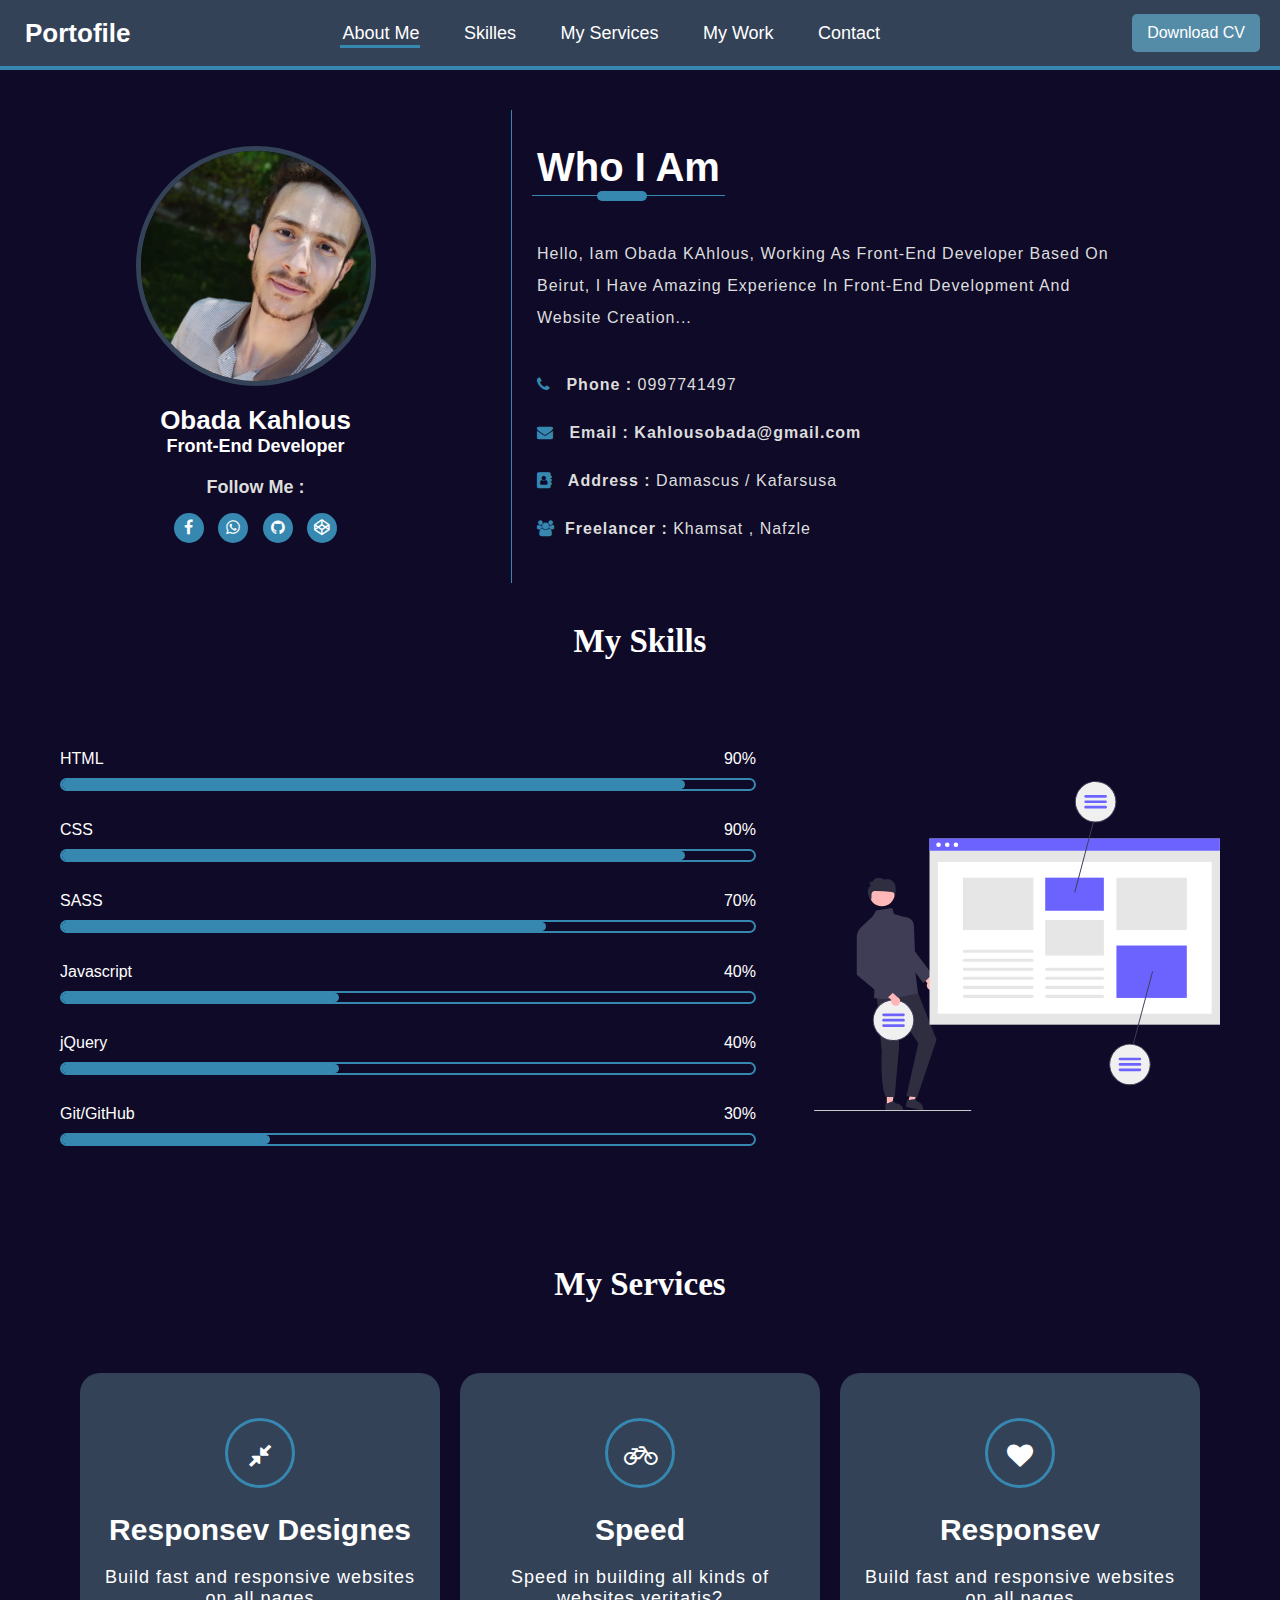
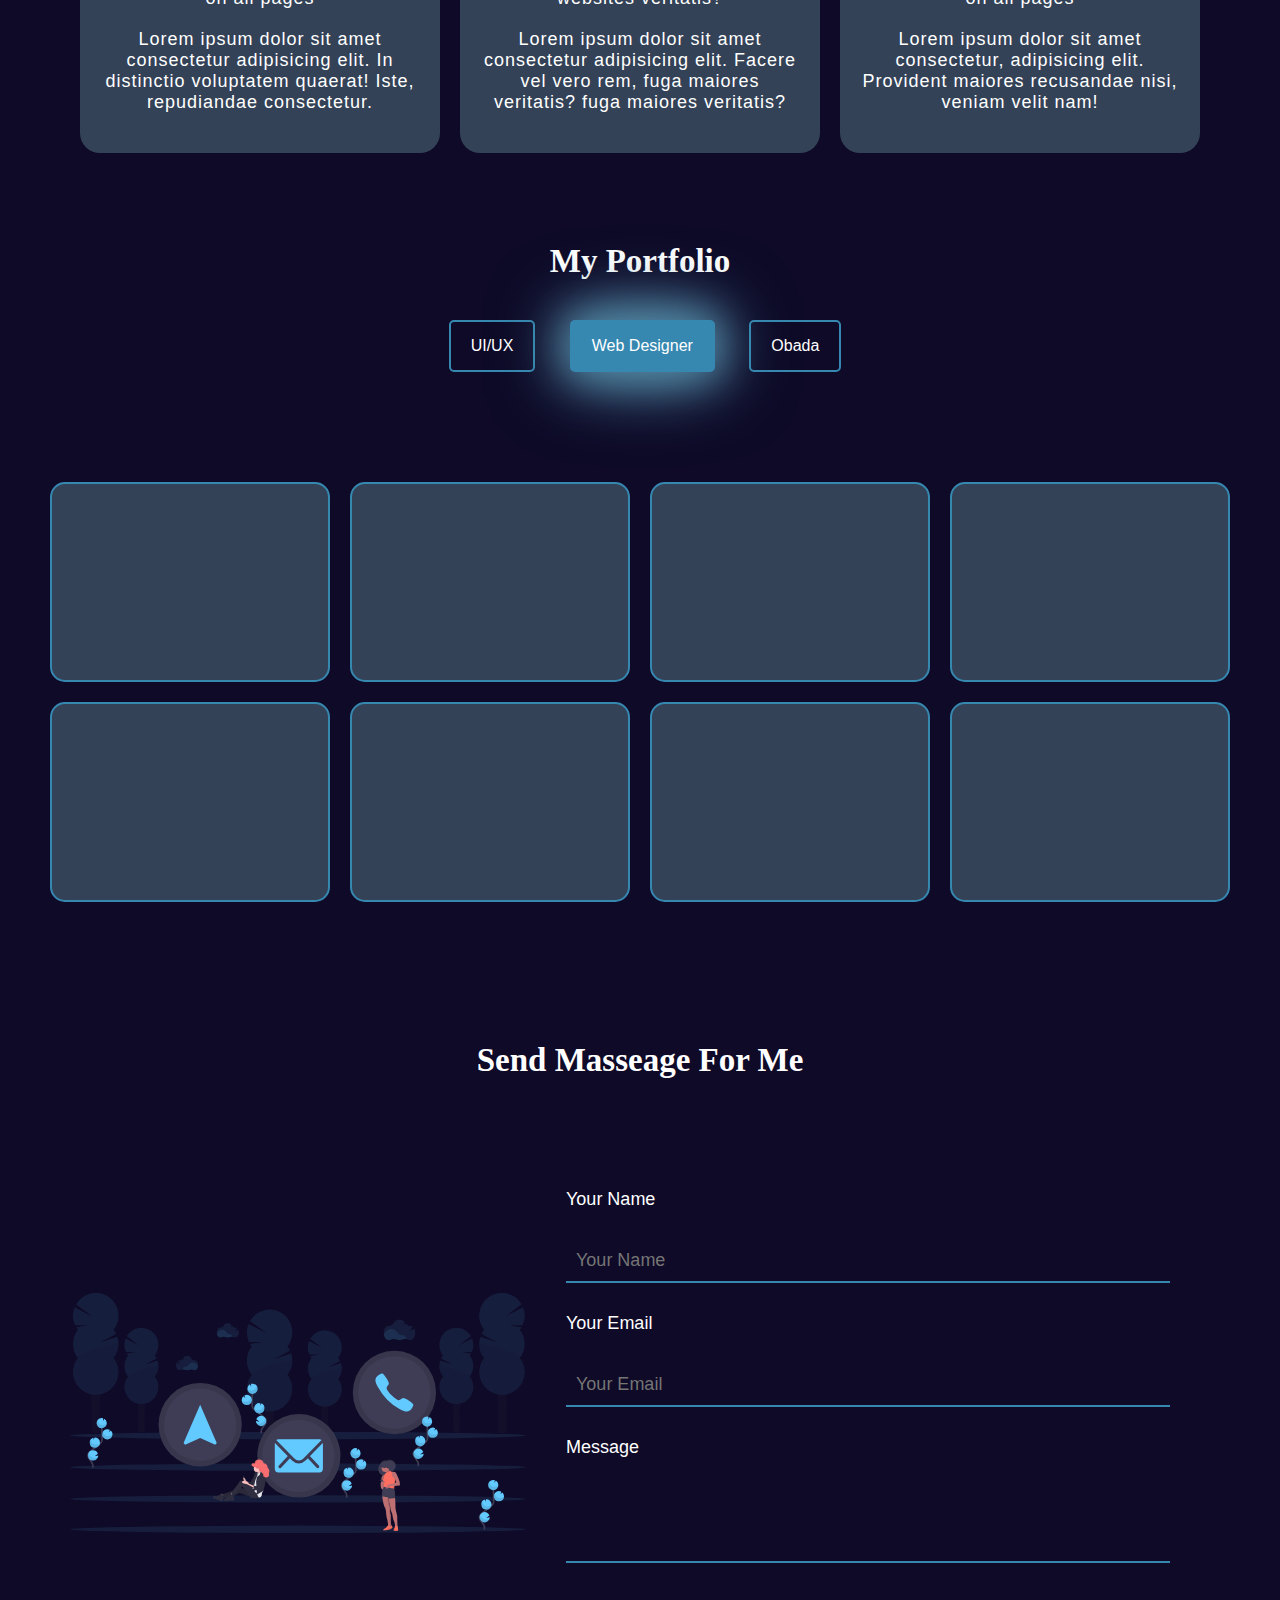
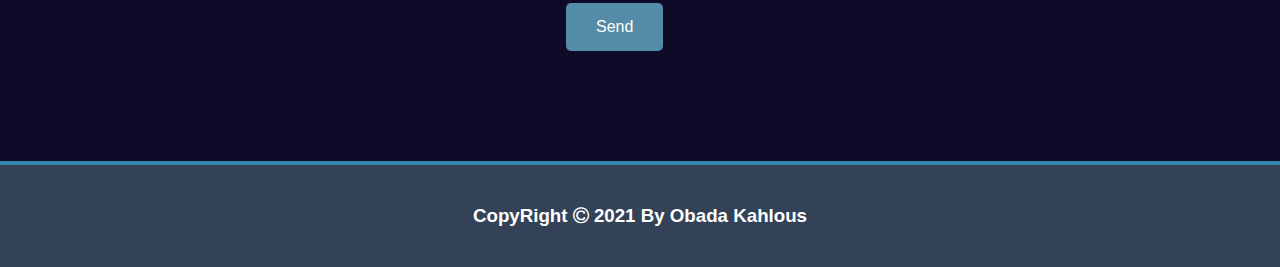
==== index.html @ e38db902 "finsh" ====
<!DOCTYPE html>
<html lang="en">
<head>
    <meta charset="UTF-8">
    <meta http-equiv="X-UA-Compatible" content="IE=edge">
    <meta name="viewport" content="width=device-width, initial-scale=1.0">
    <title> profile </title>

    <link rel="stylesheet" href="font-awesome-4.7.0/css/font-awesome.min.css">
    <link rel="preconnect" href="https://fonts.googleapis.com">
    <link rel="stylesheet" href="css/style.css">
</head>
<body>

    <header>
        

        <div class="logo">
            <h3> Portofile </h3>
        </div>
        <nav class="navbar">
            <input type="checkbox" id="nav">
            <label for="nav">
                <i class="fa fa-align-left"></i>
            </label>
            <ul>
                <li class="active">
                    <a href="#aboutme">  About Me </a>
                </li>
                <li>
                    <a href="#skills"> Skilles </a>
                </li>
                <li>
                    <a href="#Services"> My Services </a>
                </li>
                <li>
                    <a href="#mywork"> My Work </a>
                </li>
                <li>
                    <a href="#contact"> Contact </a>
                </li>
            </ul>
        </nav>

        <a href="#" class="cv"> Download CV </a>

        

    </header>

    <!--------------------------- start section About ME  ------------------------------->
    

    <section class="first-section" id="aboutme">
        <div class="first flex-box">
            <div class="left">
                <div class="img">
                    <img src="img/obada.jpg" alt="">
                </div>
                <div class="info">
                    <h3> Obada Kahlous </h3>
                    <p> Front-End Developer </p>
                    <p class="social"> Follow Me : </p>
                    <nav>
                        <ul>
                            <li><a href="#"> <i class="fa fa-facebook"></i> </a></li>
                            <li><a href="#"> <i class="fa fa-whatsapp"></i> </a></li>
                            <li><a href="#"> <i class="fa fa-github"></i> </a></li>
                            <li><a href="#"> <i class="fa fa-codepen"></i> </a></li>
                        </ul>
                    </nav>
                    <a href="#" class="cv"> Download CV </a>
                </div>

            </div>

            <div class="center" id="center">
                
                <h3> Who I Am  </h3>
                <span class="sp"></span>
                <p class="p-1"> Hello, Iam Obada KAhlous, Working As Front-End Developer Based On Beirut, I Have Amazing Experience In Front-End Development And Website Creation... </p>
                <p class="p-2"> <span> <i class="fa fa-phone"></i> Phone : </span> 0997741497 </p>
                <p class="p-2"> <span> <i class="fa fa-envelope"></i> Email : </span> <a href="https//Kahlousobada@gmail.com">Kahlousobada@gmail.com</a></p>
                <p class="p-2"> <span> <i class="fa fa-address-book"></i> Address :  </span> Damascus / Kafarsusa </p>
                <p class="p-2"> <span> <i class="fa fa-users"></i>Freelancer : </span> Khamsat , Nafzle </p>

            </div>
<!-- 
            <div class="right" id="right">
                <img src="img/undraw_Design_notes_re_eklr.svg" alt="">
            </div> -->

        </div>

    </section>

    <!--------------------------- end section About me  ------------------------------->




    <!--------------------------- Start  section skills  ------------------------------->


    <section class="wrapper-skills" id="skills">
        <h2>My Skills </h2>
        <div class="container">
            
            <div class="my-skills">

                <div class="skills">
                    <div class="details">
                      <span>HTML</span>
                      <span>90%</span>
                    </div>
                    <div class="bar">
                       <div id="html-bar"></div>
                    </div>
                </div>

                <div class="skills">
                    <div class="details">
                      <span>CSS</span>
                      <span>90%</span>
                    </div>
                    <div class="bar">
                       <div id="css-bar"></div>
                    </div>
                </div>

                <div class="skills">
                    <div class="details">
                      <span>SASS</span>
                      <span>70%</span>
                    </div>
                    <div class="bar">
                       <div id="sass-bar"></div>
                    </div>
                </div>

                <div class="skills">
                    <div class="details">
                      <span>Javascript</span>
                      <span>40%</span>
                    </div>
                    <div class="bar">
                       <div id="javascript-bar"></div>
                    </div>
                </div>

                <div class="skills">
                    <div class="details">
                      <span>jQuery</span>
                      <span>40%</span>
                    </div>
                    <div class="bar">
                       <div id="jQuery-bar"></div>
                    </div>
                </div>
                 

                <div class="skills">
                    <div class="details">
                      <span>Git/GitHub</span>
                      <span>30%</span>
                    </div>
                    <div class="bar">
                       <div id="git-bar"></div>
                    </div>
                </div>


            </div>  

            <div class="image">
                <img src="img/undraw_Design_notes_re_eklr.svg" alt="">
            </div>

        </div>
    </section>

    <!--------------------------- end section skills  ------------------------------->

    <!--------------------------- START section my services  ------------------------------->

    <section class="My-services" id="Services"> 
        <h2>  My Services </h2>
        <div class="container">

            <div class="service left">
                <div class="icon">
                    <i class="fa fa-compress"></i>
                </div>
                <h3> Responsev Designes </h3>
                <p>Build fast and responsive websites on all pages </p>
                <p> Lorem ipsum dolor sit amet consectetur adipisicing elit. In distinctio voluptatem quaerat! Iste, repudiandae consectetur. </p>
            </div>

            <div class="service center">
                <div class="icon">
                    <i class="fa fa-bicycle"></i>
                </div>
                <h3> Speed </h3>
                <p>Speed ​​in building all kinds of websites veritatis? </p>
                <p> Lorem ipsum dolor sit amet consectetur adipisicing elit. Facere vel vero rem, fuga maiores veritatis? fuga maiores veritatis? </p>
            </div>


            <div class="service right">
                <div class="icon">
                    <i class="fa fa-heart"></i>
                </div>
                <h3> Responsev </h3>
                <p>Build fast and responsive websites on all pages </p>
                <p> Lorem ipsum dolor sit amet consectetur, adipisicing elit. Provident maiores recusandae nisi, veniam velit nam! </p>
            </div>


        </div>
    </section>



    <!--------------------------- End section my services  ------------------------------->




    <!--------------------------- start section my portfolio  ------------------------------->


    <section class="my-portfolio" id="mywork">

        <h2> My Portfolio </h2>
        
        <nav>
            <ul>
                <li> UI/UX </li>
                <li class="active"> Web Designer </li>
                <li> Obada  </li>
            </ul>
        </nav>

        <div class="container">

            <div class="work">

            </div>

            <div class="work">

            </div>

            <div class="work">

            </div>

            <div class="work">

            </div>

            <div class="work">

            </div>

            <div class="work">

            </div>
            
            <div class="work">

            </div>

            <div class="work">

            </div>

        </div>

    </section>



    <!--------------------------- End section my portfolio  ------------------------------->



    <!--------------------------- Start section Contact Wthi Me  ------------------------------->

    <section class="contact" id="contact">
        <h2> Send Masseage For Me </h2>
        <div class="container">

            <div class="form">
                <form action="">
                    <label for="text"> Your Name </label>
                    <input type="text" id="text" name="text" placeholder="Your Name">
                    <label for="email"> Your Email </label>
                    <input type="email" id="email" name="email" placeholder="Your Email">
                    <label for="message">Message</label>
                    <textarea name="" id="" cols="30" rows="3"></textarea>
                    <button type="button"> Send </button>
                </form>
                
            </div>

            <div class="image">
                <img src="img/undraw_contact_us_15o2 (2).svg" alt="">
            </div>

        </div>

    </section>


    <!--------------------------- End section Contact Wthi Me  ------------------------------->



    



    <footer>

        <h3> CopyRight <i class="fa fa-copyright"></i> 2021 By Obada Kahlous </h3>

    </footer>





    <script src="https://ajax.googleapis.com/ajax/libs/jquery/3.5.1/jquery.min.js"></script>
    <script src="js/boostrap.5.1.0.js"></script>
    <script src="js/javascript.js"></script>
</body>
</html>
---- css/style.css ----
:root{
    --bgcolor : #0e0a27;
    --hcolor : #fff;
    --textcolor : #ddd; 
    --white : #fff;
    --navcolor : #334257;
    --bluecolor :#3688b1;
}
*{
    padding: 0;
    margin: 0;
    box-sizing: border-box;
    font-family: 'Poppins', sans-serif;
}
body{
    background-color: var(--bgcolor);
}
li,ol{
    list-style: none;
}

a{
    text-decoration: none;
}
button{
    border: none;
    cursor: pointer;
}
button:focus{
    outline: none;
}
input:focus{
    outline: none;
}
textarea:focus{
    outline: none;
}
input[type="checkbox"]{
    display: none;
}
h2{
    text-align: center;
    font-size: 33px;
    font-weight: 700;
    font-family: serif;
    color: var(--white);
    margin: 20px auto;
}

@media (max-width : 767px){
    h2{
        font-size: 26px;
    }
}
/************************************ Start header navbar ***********************************/

header{
    width: 100%;
    background-color: #333;
    height: 70px;
    display: flex;
    justify-content: space-between;
    align-items: center;
    background-color: var(--navcolor);
    border-bottom:4px solid #3688b1 ;
    position: fixed;
    top: 0;
    left: 0;

}
header .logo h3{
    color: #fff;
    font-size: 26px;
    line-height: 70px;
    margin-left: 25px;
}
header nav ul{
    display: inline-block;
}
header nav ul li{
    display: inline-block;
    line-height: 70px;
    margin-right: 40px;
    font-size: 18px;
    position: relative;
}
header nav ul li.active::before{
    content: "";
    position: absolute;
    width: 105%;
    height: 3px;
    bottom: 20px;
    left: -3px;
    background-color: var(--bluecolor);
    transition: 0.4s;
    z-index: 2;
}

header nav ul li::before{
    content: "";
    position: absolute;
    width: 0;
    height: 3px;
    bottom: 20px;
    left: -3px;
    background-color: var(--bluecolor);
    transition: 0.4s;
}
header nav ul li:hover:before{
    width: 105%;
}
header nav ul li a{
    color: var(--white);
}
header a.cv{
    margin-right: 20px;
    border-radius: 5px;
    font-size: 16px;
    color: var(--white);
    padding: 10px 15px;
    transition: 0.6s ease;
    background: #548CA8;

}
header a.cv:hover{
    background: #548CA8;
    box-shadow: 0 0 40px #548CA8 , 0 0 60px #548CA8 , 0 0 80px #548CA8;
}

label{
    display: none;
}

@media (max-width : 1024px){
    header{
        display: flex;
        flex-direction: column;
        align-items: flex-start;
    }
    /* header .navbar{
        width: 100%;
        transform: translateX(-100%);
        transition: 0.4s ease-in-out;
    } */
    header nav ul{
        position: fixed;
        width: 300px;
        height: 100%;
        background-color: #121221;
        top: 70px;
        left: -100%;
        text-align: center;
        transition: all 0.5s;
        z-index:2;
    }
    header nav ul li{
        display: block;
    }
    header nav ul li.active::before{
        content: "";
        position: absolute;
        width: 100px;
        height: 3px;
        bottom: 20px;
        left: 30%;
        background-color: var(--bluecolor);
        transition: 0.4s;
    }
    header nav ul li::before{
        content: "";
        position: absolute;
        width: 0;
        height: 3px;
        bottom: 20px;
        left: 30%;
        background-color: var(--bluecolor);
        transition: 0.4s;
    }
    header nav ul li:hover:before{
        width: 100px;
    }
    header nav ul li a{
        color: #fff;
    }
    header a.cv{
        display: none;
    }
    header nav label{
        display: block;
        position: absolute;
        top: 20px;
        right: 20px;
        font-size: 24px;
        color: var(--white);
        cursor: pointer;
    }
    #nav:checked ~ ul{
        left: 0;
    }
}
/************************************ End header navbar ***********************************/


/************************************ start first-section ***********************************/

.first-section .first.flex-box{
    width: 100%;
    display: flex;
    justify-content: space-around;
    background-color: var(--bgcolor);
}


/* start first-section first */
.first-section .first.flex-box .left{
    width: 30%;
    padding: 20px;
    display: flex;
    flex-direction: column;
    align-items: center;
    justify-content: center;
    text-align: center;
    border-right: 1px solid var(--bluecolor);
    margin-top: 100px;
}
.first-section .first.flex-box .left img{
    width: 240px;
    height: 240px;
    border-radius: 50%;
    border: 5px solid var(--navcolor);
}
.first-section .first.flex-box .left h3{
    color: var(--hcolor);
    font-weight: 600;
    margin-top: 15px;
    margin-bottom: 10px;
    font-size: 26px;
}
.first-section .first.flex-box .left p{
    color: var(--hcolor);
    font-weight: 600;
    margin-top: -10px;
    margin-bottom: 10px;
    font-size: 18px;
}
.first-section .first.flex-box .left p.social{
    color: var(--textcolor);
    margin-top: 20px;
    margin-bottom: 10px;
    font-size: 18px;
}

.first-section .first.flex-box .left ul{
    display: inline-block;
}
.first-section .first.flex-box .left ul li{
    display: inline-block;
    font-size: 16px;
    margin: 5px;
    width: 30px;
    height: 30px;
    text-align: center;
    line-height: 30px;
    border-radius: 50%;
    background-color: var(--bluecolor);
}

.first-section .first.flex-box .left ul li a{
    color: var(--white);
}


.first-section .first.flex-box .left .cv{
    display: none;
    margin-top: 20px;
    border-radius: 5px;
    font-size: 16px;
    color: var(--white);
    padding: 10px 10px;
    background-color: var(--bluecolor);
    transition: 0.4s ease;
    text-align: center;
}
.first-section .first.flex-box .left .cv:hover{
    background: #548CA8;
    box-shadow: 0 0 40px #548CA8 , 0 0 60px #548CA8 , 0 0 80px #548CA8;
}


/* start first-section center */

.first-section .first.flex-box .center{
    width: 70%; 
    padding: 20px;
    display: flex;
    flex-direction: column;
    justify-content: center;
    margin-top: 100px;
}
.first-section .first.flex-box .center h3{
    color: var(--hcolor);
    font-weight: bold;
    margin:10px 0 30px 0;
    padding: 5px;
    font-size: 40px;
    width: fit-content;
    border-bottom: 1px solid var(--bluecolor);
}
.first-section .first.flex-box .center span.sp{
    width: 50px;
    height: 10px;
    background-color: var(--bluecolor);
    border-radius: 10px;
    margin-top: -35px;
    margin-left: 65px;
}
.first-section .first.flex-box .center p.p-1{
   color: var(--textcolor);
   margin: 2em 0;
   padding: 5px;
   line-height: 2;
   letter-spacing: 1px;
   width: 80%;
}

.first-section .first.flex-box .center p.p-2{
    color: var(--textcolor);
    padding: 5px;
    letter-spacing: 1px;
    margin-bottom: 20px;
}
.first-section .first.flex-box .center p.p-2 i{
    color: var(--bluecolor);
    margin-right: 10px;
}
.first-section .first.flex-box .center p.p-2 span{
    font-weight: bold;
    color: var(--textcolor);
}
.first-section .first.flex-box .center p.p-2 a{
    font-weight: bold;
    color: var(--textcolor);
}


/* start media for About me  */

@media (max-width: 767px){
    .first-section .first.flex-box{
        display: flex;
        flex-direction: column;
        justify-content: left;
        margin-top: 70px;
        padding: 0;
    }
    .first-section .first.flex-box .left{
        width: 100%;
        display: flex;
        flex-direction: column;
        margin-top: 0;
        border-right: none;
    }
    .first-section .first.flex-box .left .cv{
        display: block;
    }
    .first-section .first.flex-box .center{
        width: 100%;
        margin-top: 0;
    }
    .first-section .first.flex-box .center p.p-1{
        width: 100%;
    }
    
}

@media(min-width : 768px){
    .first-section .first.flex-box{
        display: flex;
        justify-content: space-between;
        flex-wrap: wrap;
        margin-top: 50px;

    }
    .first-section .first.flex-box .left{
        width: 50%;
        border-bottom: 1px solid var(--bluecolor);
        margin-top: 0;
    }
    .first-section .first.flex-box .left .cv{
        display: block;
    }
    .first-section .first.flex-box .center{
        width: 50%;
        border-bottom: 1px solid var(--bluecolor);
        margin-top: 0;
    }
    .first-section .first.flex-box .center p.p-1{
        width: 100%;
    }
}
@media(min-width : 1024px){
    .first-section .first.flex-box{
        display: flex;
        justify-content: space-between;
        margin-top: 10px;

    }
    .first-section .first.flex-box .left{
        width: 40%;
        border-bottom: none;
        margin-top: 100px;
    }
    .first-section .first.flex-box .left .cv{
        display: none;
    }
    .first-section .first.flex-box .center{
        width: 60%;
        border-bottom: none;
        margin-top: 100px;
    }
    .first-section .first.flex-box .center p.p-1{
        width: 80%;
    }
    
}

/************************************ end first-section ************************************/


/************************************ Start   skilles **********************************************/

.wrapper-skills{
    width: 100%;
    padding: 20px;
}
.wrapper-skills .container{
    padding: 40px;
    display: flex;
    justify-content: space-between;
    align-items: center;
}
.wrapper-skills .container .my-skills{
    width: 60%;
}
.wrapper-skills .container .my-skills .skills{
    margin-top: 30px;
    margin-bottom: 30px;
}
.wrapper-skills .container .my-skills .skills .details{
    width: 100%;
    color: var(--white);
    display: flex;  
    justify-content: space-between;
    margin-bottom: 10px;
}
.wrapper-skills .container .my-skills .skills .bar{
    border: 2px solid var(--bluecolor);
    border-radius: 20px;
}
.wrapper-skills .container .my-skills .skills .bar div{
    height: 9px;
    border-radius: 10px;
    background-color: var(--bluecolor);
}
#html-bar{
    width: 90%;
}
#css-bar{
    width: 90%;
}
#sass-bar{
    width: 70%;
}
#javascript-bar{
    width: 40%;
}
#jQuery-bar{
    width: 40%;
}
#git-bar{
    width: 30%;
}
.wrapper-skills .container .image{
    width: 35%;
}
.wrapper-skills .container .image img{
    width: 100%;
}
@media (max-width: 868px){
    .wrapper-skills .container{
        display: flex;
        flex-direction: column;
        align-items: center;
        padding: 0;
    }
    .wrapper-skills .container .my-skills{
        width: 100%;
    }
    .wrapper-skills .container .image{
        width: 80%;
    }
}

/************************************ End skilles **********************************************/



/************************************ Start my services **********************************************/
.My-services{
    margin-top: 30px;
    width: 100%;
}
.My-services .container{
    display: flex;
    flex-wrap: wrap;
    justify-content: center;
    padding: 40px;
}
.My-services .container .service{
    max-width: 30%;
    margin: 10px;
    padding: 20px;
    background-color: var(--navcolor);
    border-radius: 20px;
    color: #fff;
    text-align: center;
    font-family: serif;
    cursor: pointer;
}

.My-services .container .service .icon{
    display: block;
    width: 70px;
    height: 70px;
    border: 3px solid var(--bluecolor);
    text-align: center;
    margin: 25px auto;
    transition: 0.4s linear;
    border-radius: 50%;
    z-index: -1;
}
.My-services .container .service:hover .icon{
    background-color: var(--bluecolor);
    color: var(--white);
}
.My-services .container .service i{
    line-height: 70px;
    font-size: 26px;
}

.My-services .container .service h3{
    font-size: 30px;
    color: var(--white);
    margin-bottom: 20px;
}
.My-services .container .service p{
    letter-spacing: 1px;
    font-size: 18px;
    margin-bottom: 20px;
}
@media (max-width : 767px){
    .My-services .container{
        padding: 0;
    }
    .My-services .container .service{
        max-width: 90% ;
    }
}
@media (min-width : 768px){
    .My-services .container .service{
        max-width: 45%;
    }
    .My-services .container .service.right{
        max-width: 93%;
    }
}
@media (min-width : 1024px){
    .My-services .container .service{
        max-width: 30%;
    }
    .My-services .container .service.right{
        max-width: 30%;
    }
}
/************************************ End my services **********************************************/


/************************************ Start my Portfolio **********************************************/
.my-portfolio{
    margin-top: 40px;
}
.my-portfolio nav{
    display: flex;
    justify-content: center;
    align-items: center;
}
.my-portfolio nav ul{
    display: inline-block;
    margin-bottom: 40px;
}
.my-portfolio nav ul li{
    display: inline-block;
    margin: 20px;
    margin-right: 10px;
    border: 2px solid var(--bluecolor);
    padding : 15px 20px ;
    border-radius: 5px;
    cursor: pointer;
    transition: 0.4s ease-in;
    color: #fff;
}
.my-portfolio nav ul li.active{
    color: #fff;
    background-color : var(--bluecolor);
    box-shadow: 0 0 40px #548CA8 , 0 0 60px #548CA8 , 0 0 80px #548CA8;
    
}
.my-portfolio nav ul li:hover{
    color: #fff;
    background-color : var(--bluecolor);
    box-shadow: 0 0 40px #548CA8 , 0 0 60px #548CA8 , 0 0 80px #548CA8;
}
.my-portfolio nav ul li a{
    color: #fff;
}

.my-portfolio .container{
    display: flex;
    flex-wrap: wrap;
    justify-content: center;
    padding: 40px;
}

.my-portfolio .container .work{
    width: calc(100% / 4 - 20px);
    margin: 10px;
    height: 200px;
    border: 2px solid var(--bluecolor);
    background-color: var(--navcolor);
    border-radius: 15px;
}
@media (max-width : 767px){
    .my-portfolio nav ul li{
        display: inline-block;
        margin: 5px;
        padding: 8px 10px;
    }
    .my-portfolio .container{
        display: flex;
        flex-wrap: wrap;
        justify-content: center;
        padding: 0;
    }
    .my-portfolio .container .work{
        width: 44%;
        margin: 10px;
    }
    
}
/************************************ end my Portfolio **********************************************/



/************************************ Start Contact **********************************************/
.contact{
    margin-top: 40px;
    padding: 30px;
}
.contact .container{
    padding: 40px;
    display: flex;
    flex-wrap: wrap;
    justify-content: space-between;
    align-items: center;
    flex-direction: row-reverse;
}
.contact .container .form{
    width: 60%;
    padding: 40px;
}
.contact .container .form form label{
   display: block;
   color: #fff;
   font-size: 18px;
   margin: 10px auto;
}
.contact .container .form form input{
    padding: 10px;
    margin: 20px auto;
    background-color: var(--bgcolor);
    border: none;
    border-bottom: 2px solid var(--bluecolor);
    width: 100%;
    font-size: 18px;
    color: #fff;
 }
 .contact .container .form form textarea{
    display: block;
    padding: 10px;
    margin: 20px auto;
    background-color: var(--bgcolor);
    border: none;
    border-bottom: 2px solid var(--bluecolor);
    width: 100%;
    resize: none;
    font-size: 18px;
    color: #fff;
 }
 .contact .container .form form button{
    border-radius: 5px;
    font-size: 16px;
    color: var(--white);
    padding: 15px 30px;
    background-color: #548CA8;
    margin-top: 20px;
    transition: 0.4s linear;
 }
.contact .container .form form button:hover{
    background: #548CA8;
    box-shadow: 0 0 40px #548CA8 , 0 0 60px #548CA8 , 0 0 80px #548CA8;
}
.contact .container .image{
    width: 40%;
}
.contact .container .image img{
    width: 100%;
}

@media (max-width : 867px){
    .contact .container{
        padding: 0;
        display: flex;
        flex-wrap: wrap;
        flex-direction: column;
    }
    .contact .container .image{
        width: 80%;
    }
    .contact .container .form{
        width: 100%;
    }
}


/************************************ End Contact **********************************************/


/************************************ start footer **********************************************/
footer{
    padding: 40px;
    color: #fff;
    background-color: var(--navcolor);
    display: flex;
    justify-content: center;
    align-items: center;
    border-top: 4px solid var(--bluecolor);
}


/************************************ End footer **********************************************/





/**/
/* width */
::-webkit-scrollbar {
    width: 7px;
    height: 30px;
}

/* Track */
::-webkit-scrollbar-track {
    background: #fff;
    border-radius: 5px;
}

/* Handle */
::-webkit-scrollbar-thumb {
    background: var(--bluecolor);
    border-radius: 5px;
}
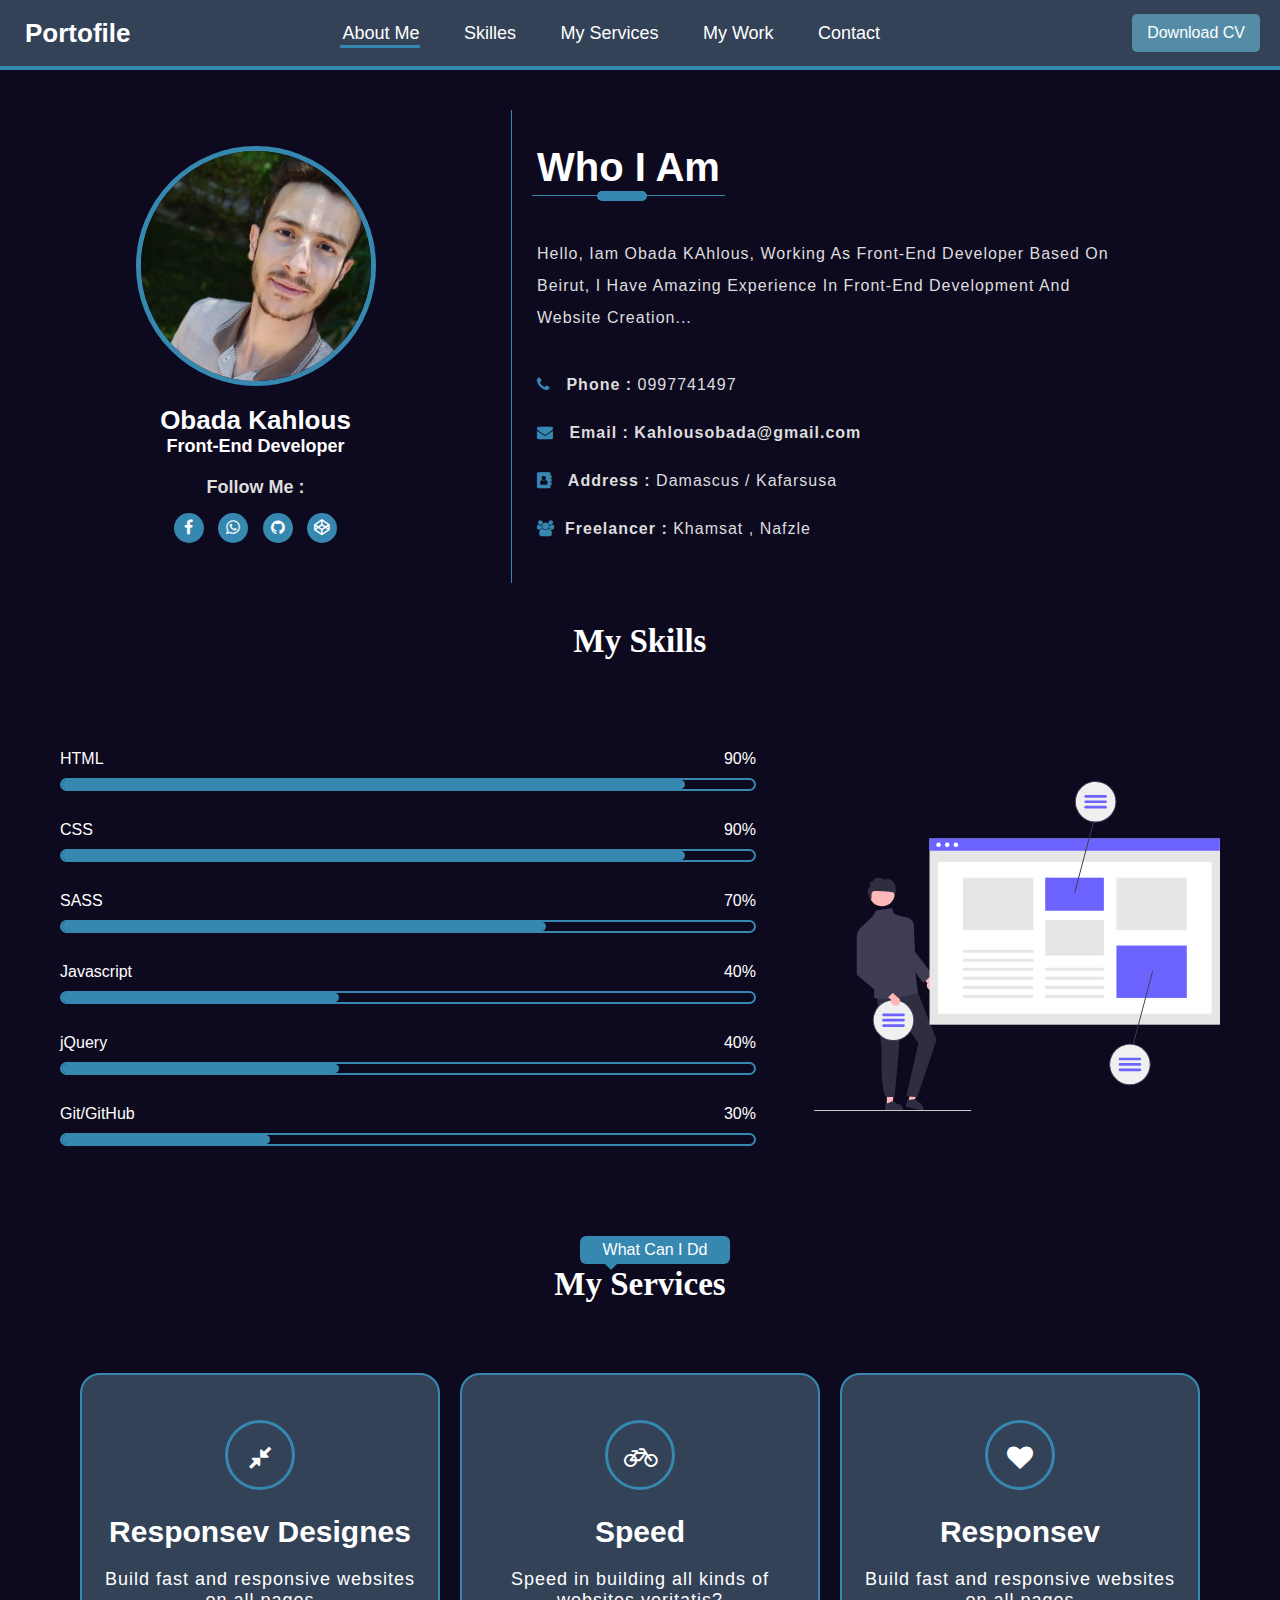
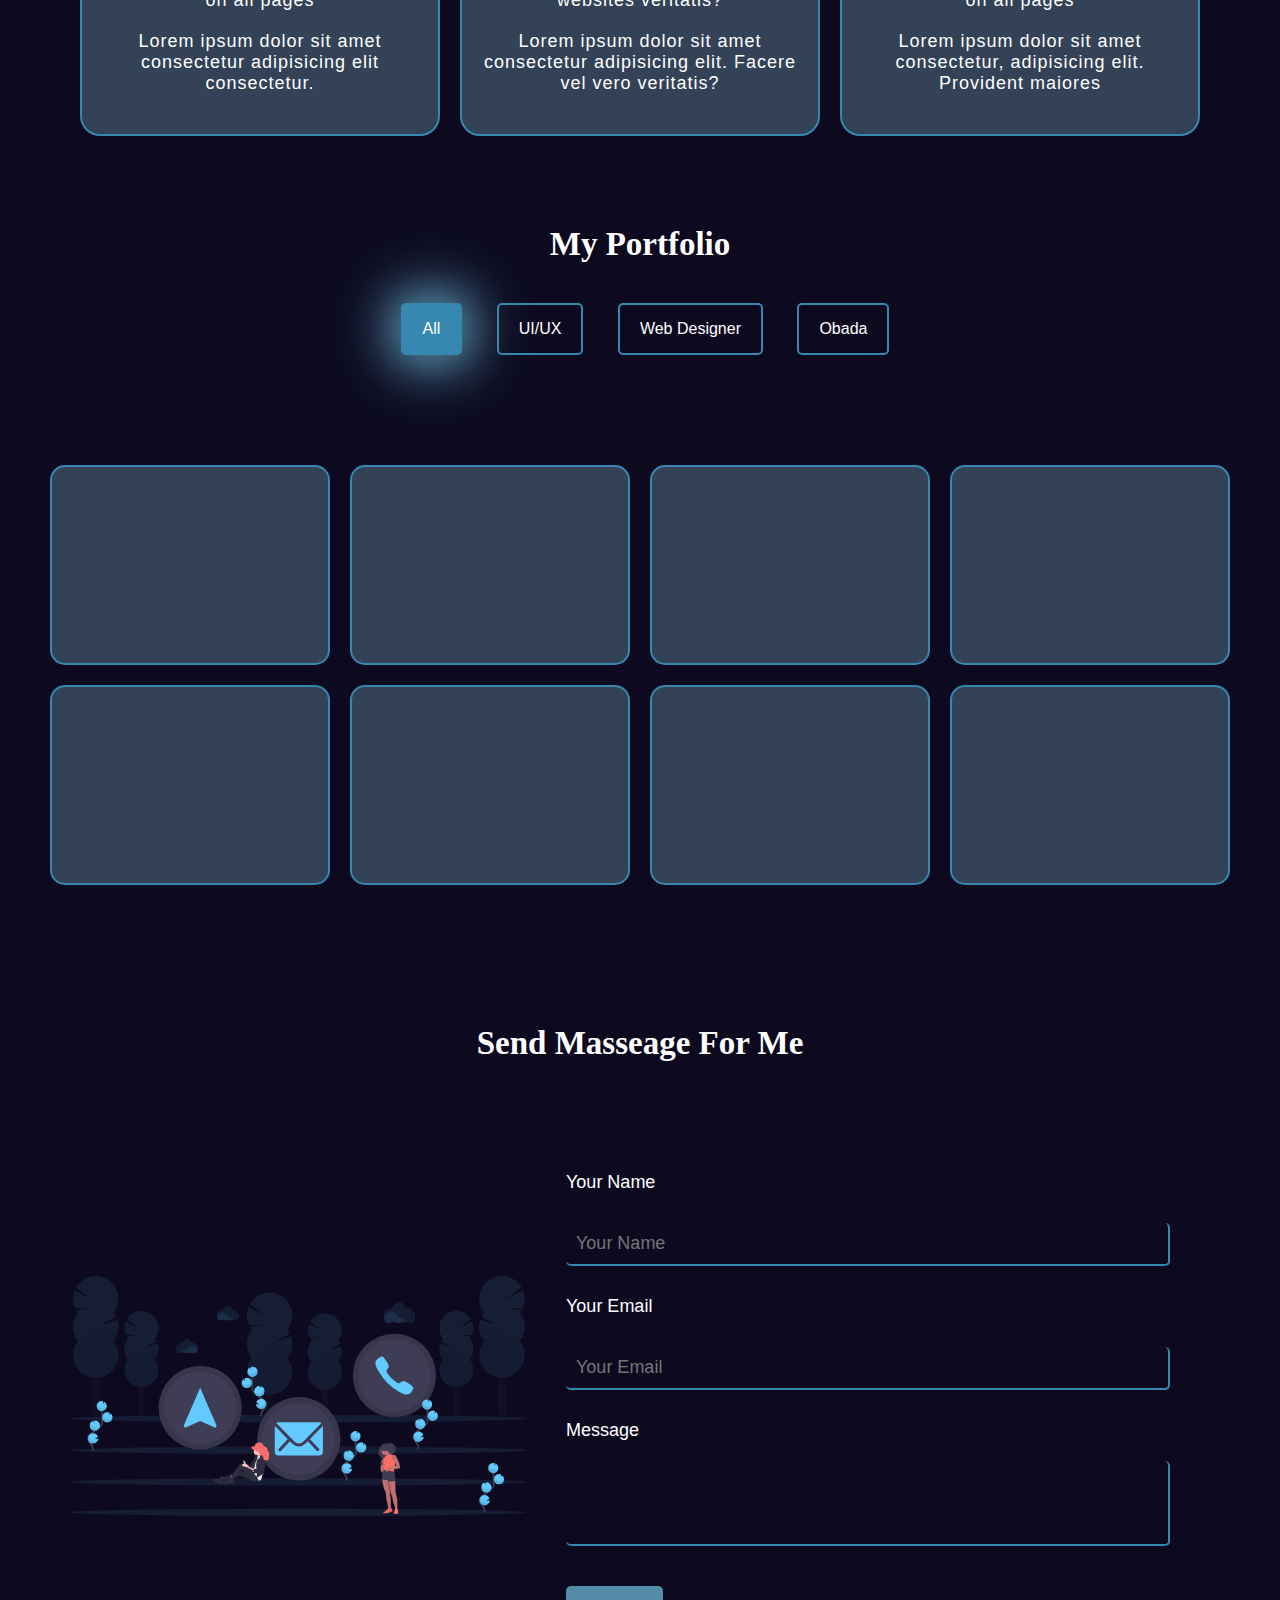
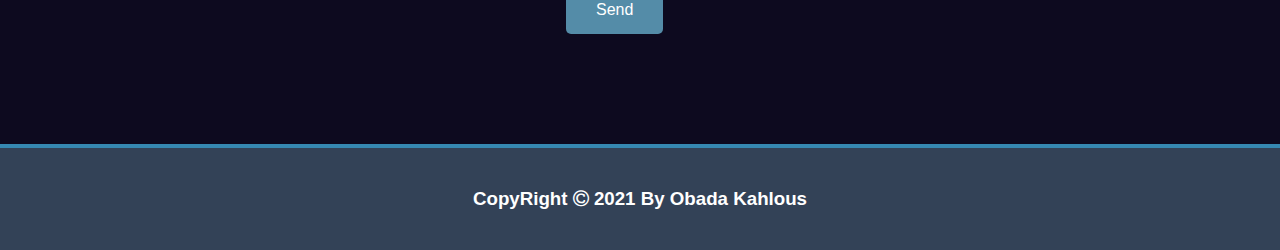
==== commit 6774f58a: "button to upp" ====
--- a/index.html
+++ b/index.html
@@ -4,7 +4,7 @@
     <meta charset="UTF-8">
     <meta http-equiv="X-UA-Compatible" content="IE=edge">
     <meta name="viewport" content="width=device-width, initial-scale=1.0">
-    <title> profile </title>
+    <title> Portfolio </title>
 
     <link rel="stylesheet" href="font-awesome-4.7.0/css/font-awesome.min.css">
     <link rel="preconnect" href="https://fonts.googleapis.com">
@@ -16,7 +16,7 @@
         
 
         <div class="logo">
-            <h3> Portofile </h3>
+            <h3> <a href="#"> Portofile </a> </h3>
         </div>
         <nav class="navbar">
             <input type="checkbox" id="nav">
@@ -184,7 +184,10 @@
     <!--------------------------- START section my services  ------------------------------->
 
     <section class="My-services" id="Services"> 
-        <h2>  My Services </h2>
+        <div class="text">
+            <h2>  My Services </h2>
+            <span> What Can I Dd </span>
+        </div>
         <div class="container">
 
             <div class="service left">
@@ -193,7 +196,7 @@
                 </div>
                 <h3> Responsev Designes </h3>
                 <p>Build fast and responsive websites on all pages </p>
-                <p> Lorem ipsum dolor sit amet consectetur adipisicing elit. In distinctio voluptatem quaerat! Iste, repudiandae consectetur. </p>
+                <p> Lorem ipsum dolor sit amet consectetur adipisicing elit consectetur. </p>
             </div>
 
             <div class="service center">
@@ -202,7 +205,7 @@
                 </div>
                 <h3> Speed </h3>
                 <p>Speed ​​in building all kinds of websites veritatis? </p>
-                <p> Lorem ipsum dolor sit amet consectetur adipisicing elit. Facere vel vero rem, fuga maiores veritatis? fuga maiores veritatis? </p>
+                <p> Lorem ipsum dolor sit amet consectetur adipisicing elit. Facere vel vero veritatis? </p>
             </div>
 
 
@@ -212,7 +215,7 @@
                 </div>
                 <h3> Responsev </h3>
                 <p>Build fast and responsive websites on all pages </p>
-                <p> Lorem ipsum dolor sit amet consectetur, adipisicing elit. Provident maiores recusandae nisi, veniam velit nam! </p>
+                <p> Lorem ipsum dolor sit amet consectetur, adipisicing elit. Provident maiores </p>
             </div>
 
 
@@ -235,8 +238,9 @@
         
         <nav>
             <ul>
+                <li  class="active"> All  </li>
                 <li> UI/UX </li>
-                <li class="active"> Web Designer </li>
+                <li> Web Designer </li>
                 <li> Obada  </li>
             </ul>
         </nav>
@@ -316,7 +320,9 @@
     <!--------------------------- End section Contact Wthi Me  ------------------------------->
 
 
-
+    <div id="buttom-up">
+        <i class="fa fa-arrow-circle-up"></i>
+    </div>
     
 
 
--- a/css/style.css
+++ b/css/style.css
@@ -1,5 +1,5 @@
 :root{
-    --bgcolor : #0e0a27;
+    --bgcolor : #0d0a1f;
     --hcolor : #fff;
     --textcolor : #ddd; 
     --white : #fff;
@@ -73,6 +73,9 @@
     font-size: 26px;
     line-height: 70px;
     margin-left: 25px;
+}
+header .logo h3 a{
+    color: #fff;
 }
 header nav ul{
     display: inline-block;
@@ -227,7 +230,7 @@
     width: 240px;
     height: 240px;
     border-radius: 50%;
-    border: 5px solid var(--navcolor);
+    border: 5px solid var(--bluecolor);
 }
 .first-section .first.flex-box .left h3{
     color: var(--hcolor);
@@ -510,11 +513,52 @@
     margin-top: 30px;
     width: 100%;
 }
+.My-services div.text{
+    position: relative;
+    margin: 20px auto;
+    z-index: -1;
+    margin-top: 30px;
+}
+.My-services div.text span {
+    width: 150px;
+    background-color: var(--bluecolor);
+    color: #fff;
+    text-align: center;
+    border-radius: 6px;
+    position: absolute;
+    z-index: 1;
+    bottom: 105%;
+    left: 50%;
+}
+  
+.My-services div.text span::after {
+    content: "";
+    position: absolute;
+    top: 100%;
+    left: 50%;
+    margin-left: -50px;
+    border-width: 6px;
+    border-style: solid;
+    border-color: var(--bluecolor) transparent transparent transparent;
+}
 .My-services .container{
     display: flex;
     flex-wrap: wrap;
     justify-content: center;
     padding: 40px;
+}
+.My-services span{
+    width: 120px;
+    background-color: var(--bluecolor);
+    color: #fff;
+    text-align: center;
+    border-radius: 6px;
+    padding: 5px 0;
+    position: absolute;
+    z-index: 1;
+    bottom: 150%;
+    left: 50%;
+    margin-left: -60px;
 }
 .My-services .container .service{
     max-width: 30%;
@@ -526,6 +570,7 @@
     text-align: center;
     font-family: serif;
     cursor: pointer;
+    border: 2px solid var(--bluecolor);
 }
 
 .My-services .container .service .icon{
@@ -565,6 +610,9 @@
     .My-services .container .service{
         max-width: 90% ;
     }
+    .My-services div.text span {
+        width: 120px;
+    }
 }
 @media (min-width : 768px){
     .My-services .container .service{
@@ -690,10 +738,13 @@
     background-color: var(--bgcolor);
     border: none;
     border-bottom: 2px solid var(--bluecolor);
+    border-right: 2px solid var(--bluecolor);
     width: 100%;
     font-size: 18px;
     color: #fff;
- }
+    border-radius: 5px;
+}
+
  .contact .container .form form textarea{
     display: block;
     padding: 10px;
@@ -705,7 +756,9 @@
     resize: none;
     font-size: 18px;
     color: #fff;
- }
+    border-right: 2px solid var(--bluecolor);
+    border-radius: 5px;
+}
  .contact .container .form form button{
     border-radius: 5px;
     font-size: 16px;
@@ -714,7 +767,7 @@
     background-color: #548CA8;
     margin-top: 20px;
     transition: 0.4s linear;
- }
+}
 .contact .container .form form button:hover{
     background: #548CA8;
     box-shadow: 0 0 40px #548CA8 , 0 0 60px #548CA8 , 0 0 80px #548CA8;
@@ -734,10 +787,13 @@
         flex-direction: column;
     }
     .contact .container .image{
-        width: 80%;
+        width: 90%;
+        margin-bottom: 20px;
     }
     .contact .container .form{
         width: 100%;
+        padding: 0;
+        margin-bottom: 30px;
     }
 }
 
@@ -755,18 +811,38 @@
     align-items: center;
     border-top: 4px solid var(--bluecolor);
 }
-
+@media (max-width: 767px){
+    footer{
+        font-size: 14px;
+    }
+}
 
 /************************************ End footer **********************************************/
 
 
 
-
-
+#buttom-up{
+    position: fixed;
+    bottom: 20px;
+    right: 20px;
+    width: 40px;
+    height: 40px;
+    border-radius: 50%;
+    line-height: 40px;
+    font-size: 16px;
+    color: var(--white);
+    text-align: center;
+    border: 1px solid var(--bluecolor);
+    display: none;
+    cursor: pointer;
+}
+#buttom-up:hover{
+    background-color: var(--bluecolor);
+}
 /**/
 /* width */
 ::-webkit-scrollbar {
-    width: 7px;
+    width: 3px;
     height: 30px;
 }
 
@@ -785,5 +861,46 @@
 
 
 
-
-
+.looder{
+    position: absolute;
+    top: 50%;
+    left: 50%;
+    transform: translate(-50% , -50%);
+}
+
+.looder .parent{
+    width: 100%;
+}
+.looder .parent div {
+    width: 30px;
+    height: 30px;
+    border-radius: 50%;
+    background-color: var(--bluecolor);
+    display: inline-block;
+    margin: 10px;
+    animation: up-down 0.9s infinite alternate;
+}
+
+.looder .parent div.tow {
+    animation-delay: 0.3s;
+}
+.looder .parent div.three {
+    animation-delay: 0.6s;
+}
+.looder .parent div.four {
+    animation-delay: 0.9s;
+}
+.looder .parent div.five {
+    animation-delay: 0.12s;
+}
+@keyframes up-down{
+    0%{
+        opacity: 1;
+    }
+    100%{
+        opacity: 0.2;
+        transform: translateY(-20px)  scale(0.9);
+    }
+}
+
+
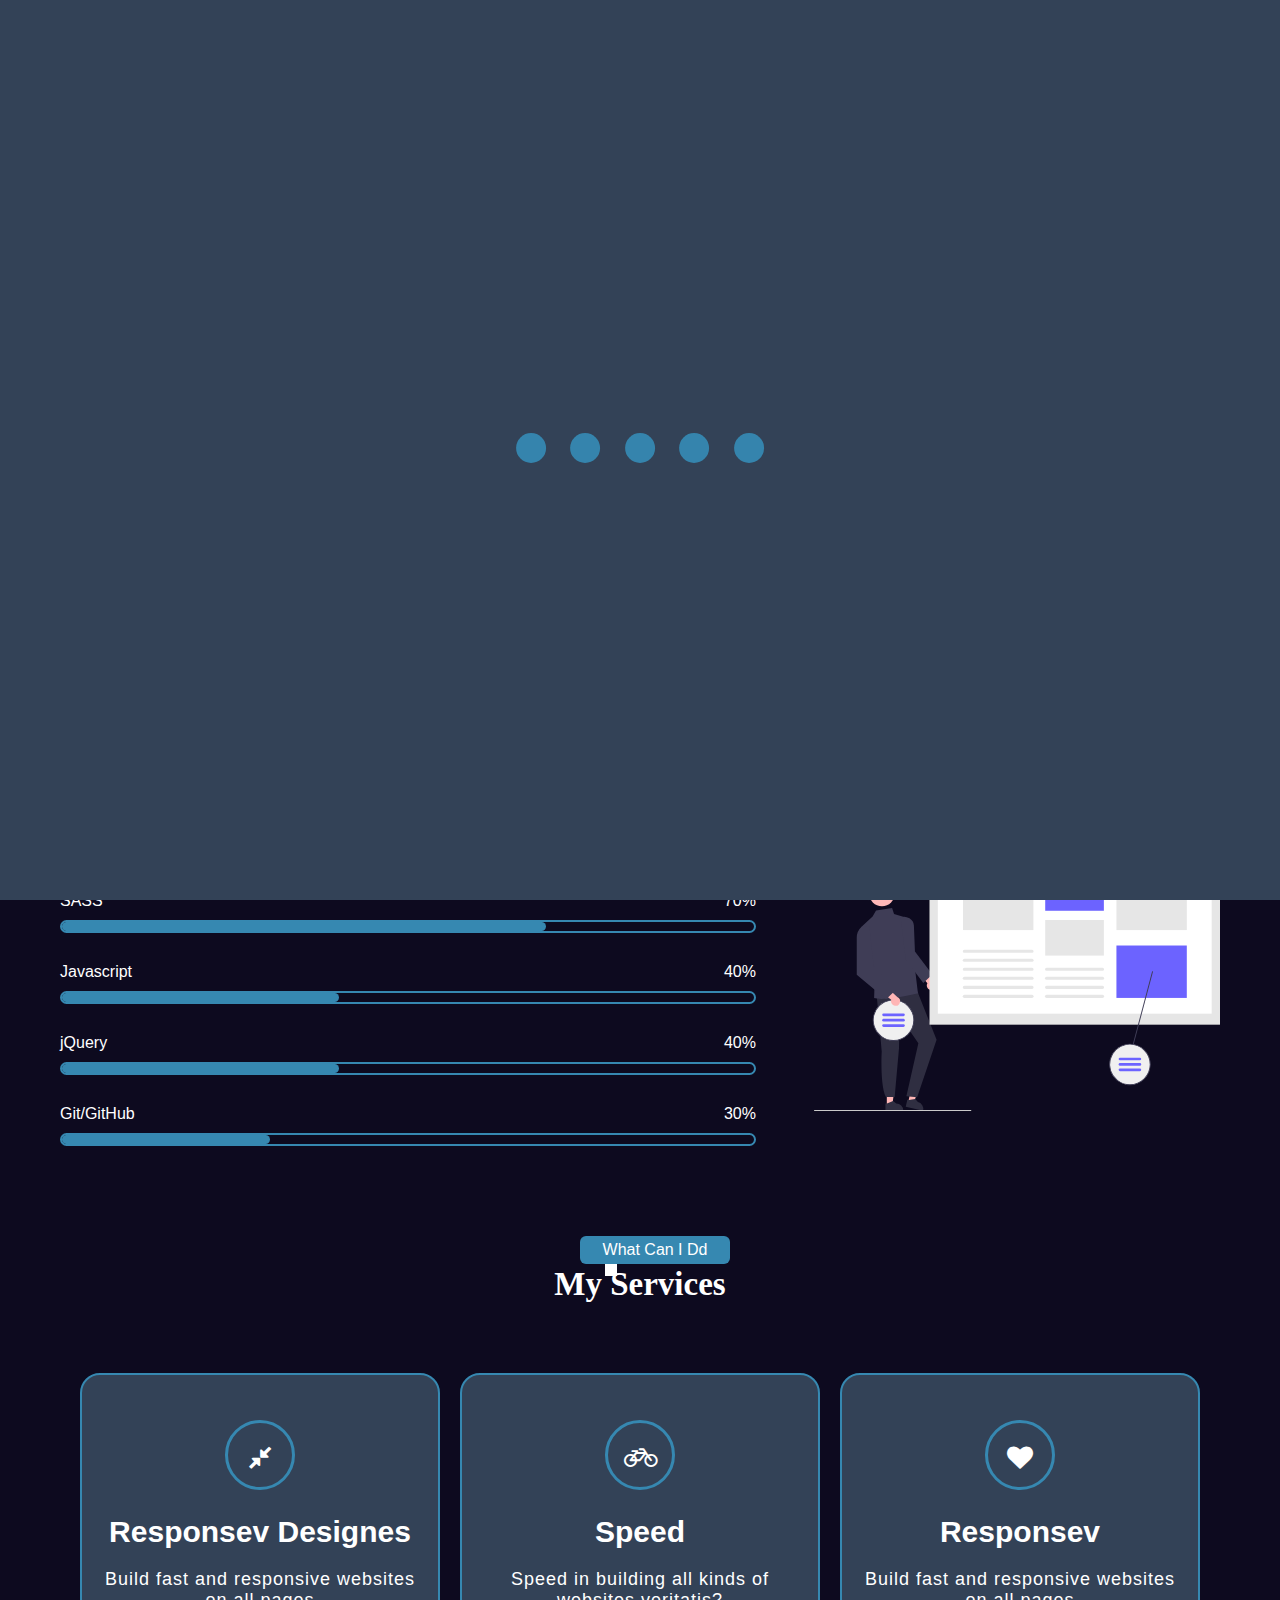
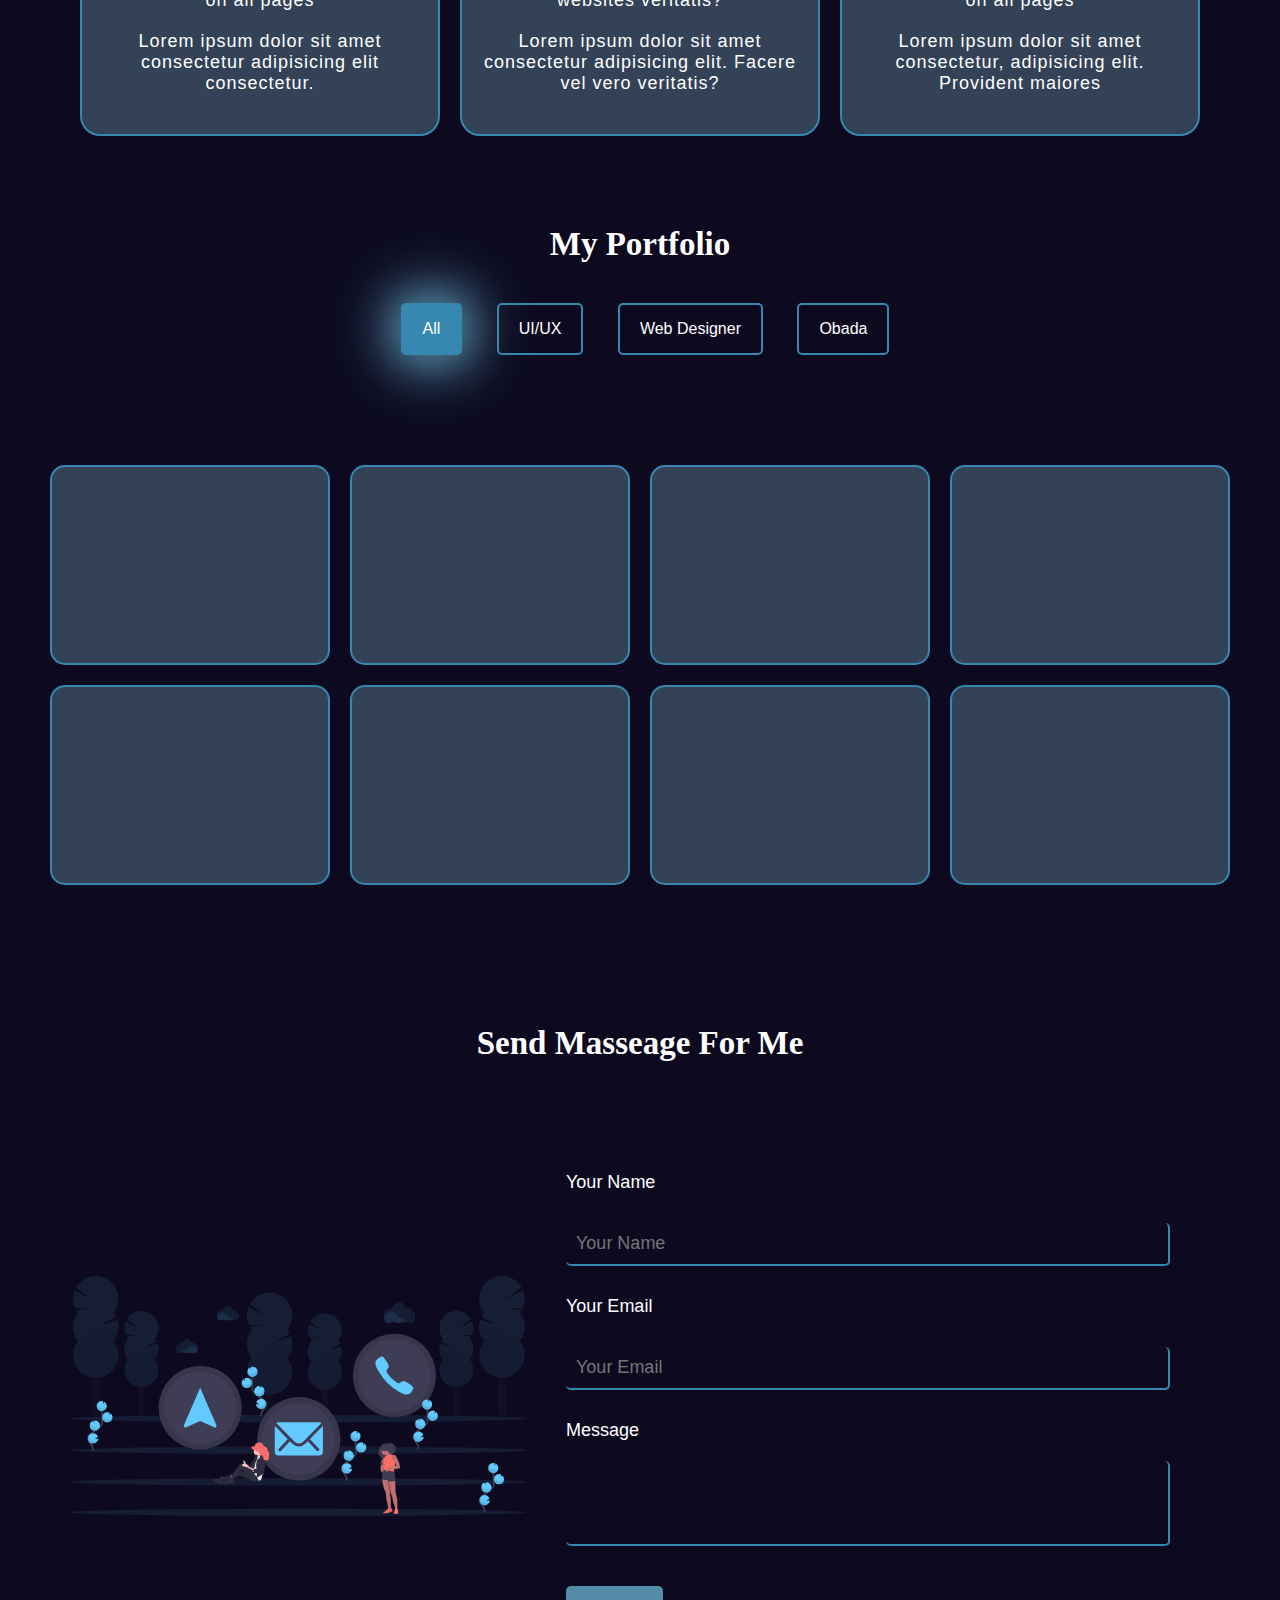
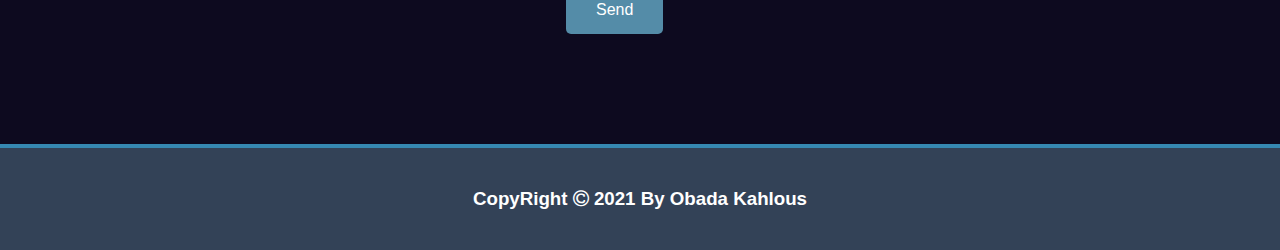
==== commit 9ce8e252: "loading" ====
--- a/index.html
+++ b/index.html
@@ -325,12 +325,18 @@
     </div>
     
 
-
+    <section class="loading-overlay">
+        <div class="spinner">
+            <div class="one"></div>
+            <div class="tow"></div>
+            <div class="three"></div>
+            <div class="four"></div>
+            <div class="five"></div>
+        </div>
+    </section>
 
     <footer>
-
         <h3> CopyRight <i class="fa fa-copyright"></i> 2021 By Obada Kahlous </h3>
-
     </footer>
 
 
--- a/css/style.css
+++ b/css/style.css
@@ -14,6 +14,7 @@
 }
 body{
     background-color: var(--bgcolor);
+    overflow: hidden;
 }
 li,ol{
     list-style: none;
@@ -539,7 +540,7 @@
     margin-left: -50px;
     border-width: 6px;
     border-style: solid;
-    border-color: var(--bluecolor) transparent transparent transparent;
+    border-color: var(--bluecolor) transspinner transspinner transspinner;
 }
 .My-services .container{
     display: flex;
@@ -819,6 +820,8 @@
 
 /************************************ End footer **********************************************/
 
+
+/************************************ start scrool style and buttonup **********************************************/
 
 
 #buttom-up{
@@ -839,7 +842,6 @@
 #buttom-up:hover{
     background-color: var(--bluecolor);
 }
-/**/
 /* width */
 ::-webkit-scrollbar {
     width: 3px;
@@ -858,49 +860,66 @@
     border-radius: 5px;
 }
 
-
-
-
-.looder{
-    position: absolute;
+/************************************ end scrool style and buttonup **********************************************/
+
+
+/************************************* start loading animate **************************************/
+
+.loading-overlay{
+    background: var(--navcolor);
+    position: fixed;
+    left: 50%;
     top: 50%;
+    transform: translate(-50%,-50%);
+    color: #fff;
+    width: 100%;
+    height: 100%;
+    z-index: 9999;
+}
+
+.loading-overlay .spinner{
+    position: fixed;
     left: 50%;
-    transform: translate(-50% , -50%);
-}
-
-.looder .parent{
-    width: 100%;
-}
-.looder .parent div {
+    top: 50%;
+    transform: translate(-50%,-50%);
+}
+.loading-overlay .spinner div {
     width: 30px;
     height: 30px;
     border-radius: 50%;
     background-color: var(--bluecolor);
     display: inline-block;
     margin: 10px;
-    animation: up-down 0.9s infinite alternate;
-}
-
-.looder .parent div.tow {
+    animation: up-down 1s infinite alternate;
+}
+
+.loading-overlay .spinner div.tow {
     animation-delay: 0.3s;
 }
-.looder .parent div.three {
+.loading-overlay .spinner div.three {
     animation-delay: 0.6s;
 }
-.looder .parent div.four {
+.loading-overlay .spinner div.four {
     animation-delay: 0.9s;
 }
-.looder .parent div.five {
+.loading-overlay .spinner div.five {
     animation-delay: 0.12s;
+}
+@media (max-width : 767px){
+    .loading-overlay .spinner div {
+        width: 25px;
+        height: 25px;
+    }
 }
 @keyframes up-down{
     0%{
         opacity: 1;
     }
     100%{
-        opacity: 0.2;
-        transform: translateY(-20px)  scale(0.9);
-    }
-}
-
-
+        opacity: 0.4;
+        transform: translateY(-40px)  scale(1.1);
+    }
+}
+
+
+/************************************* end loading animate **************************************/
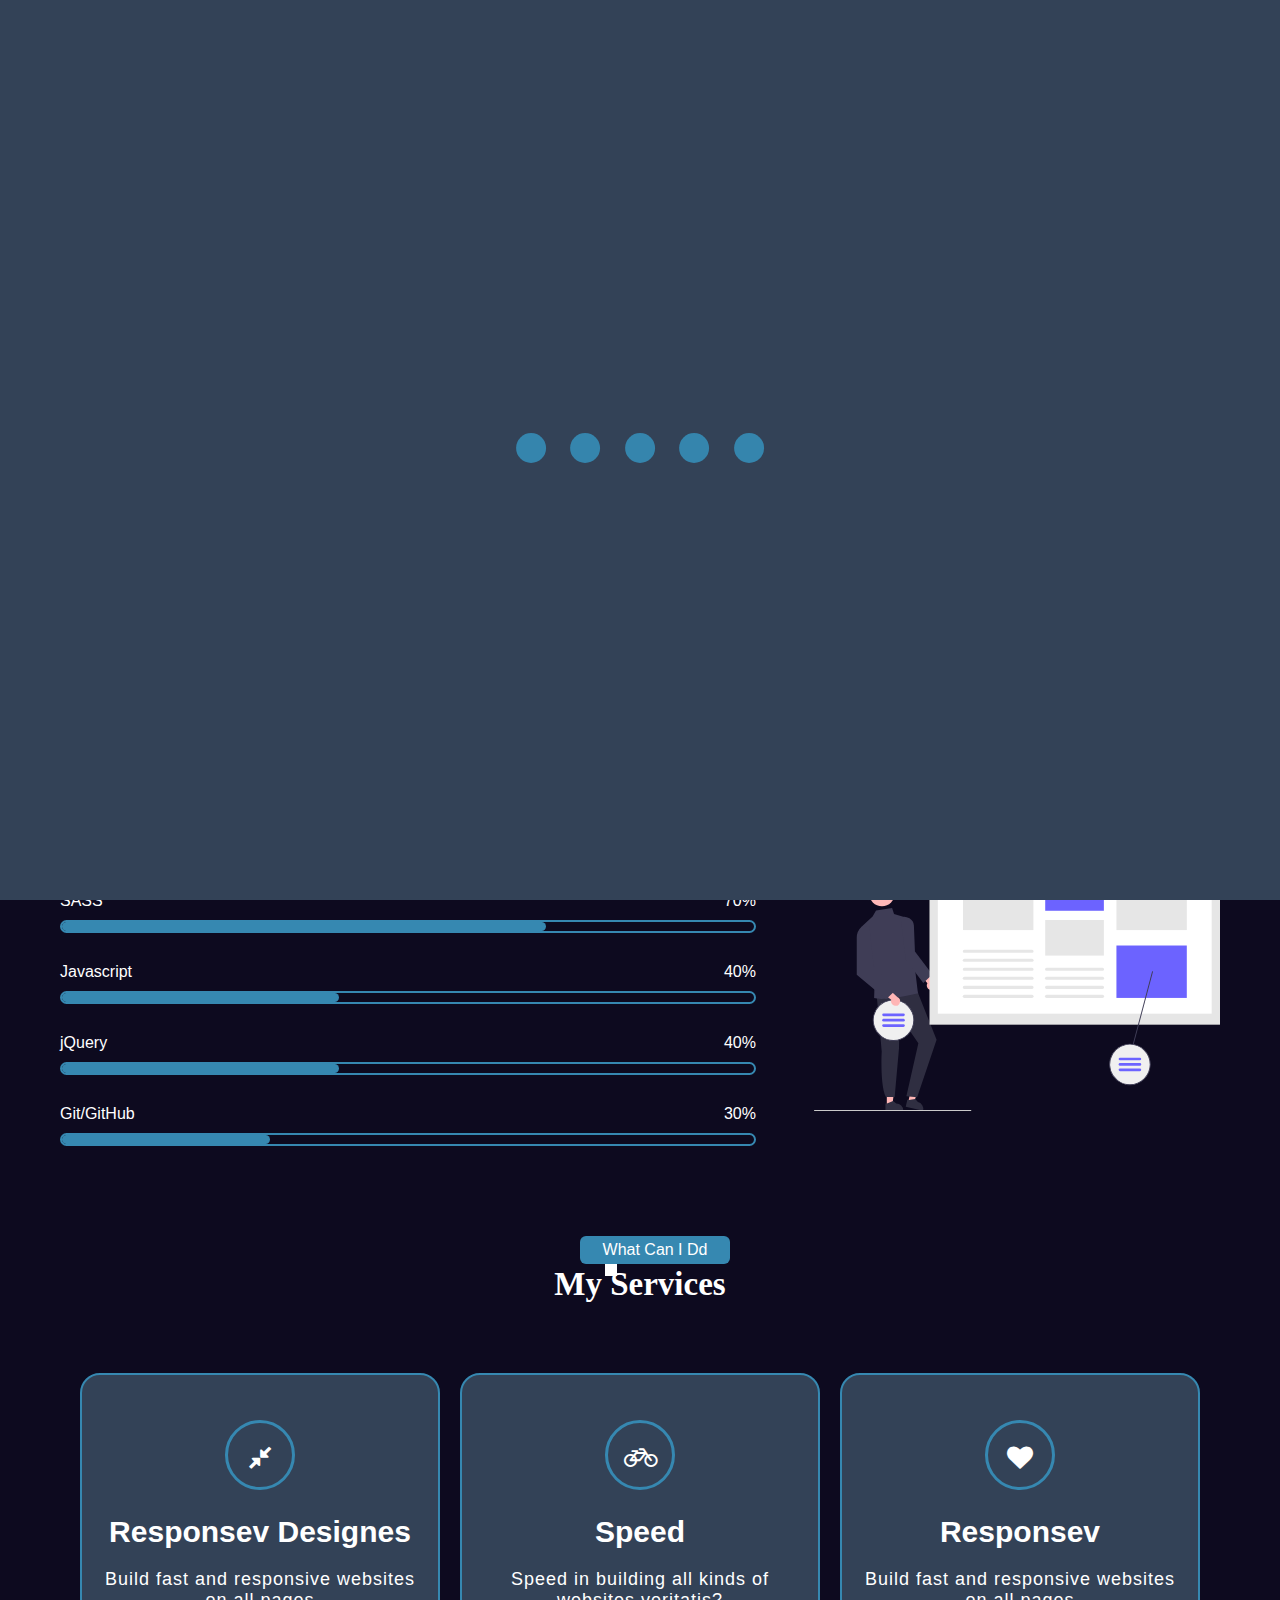
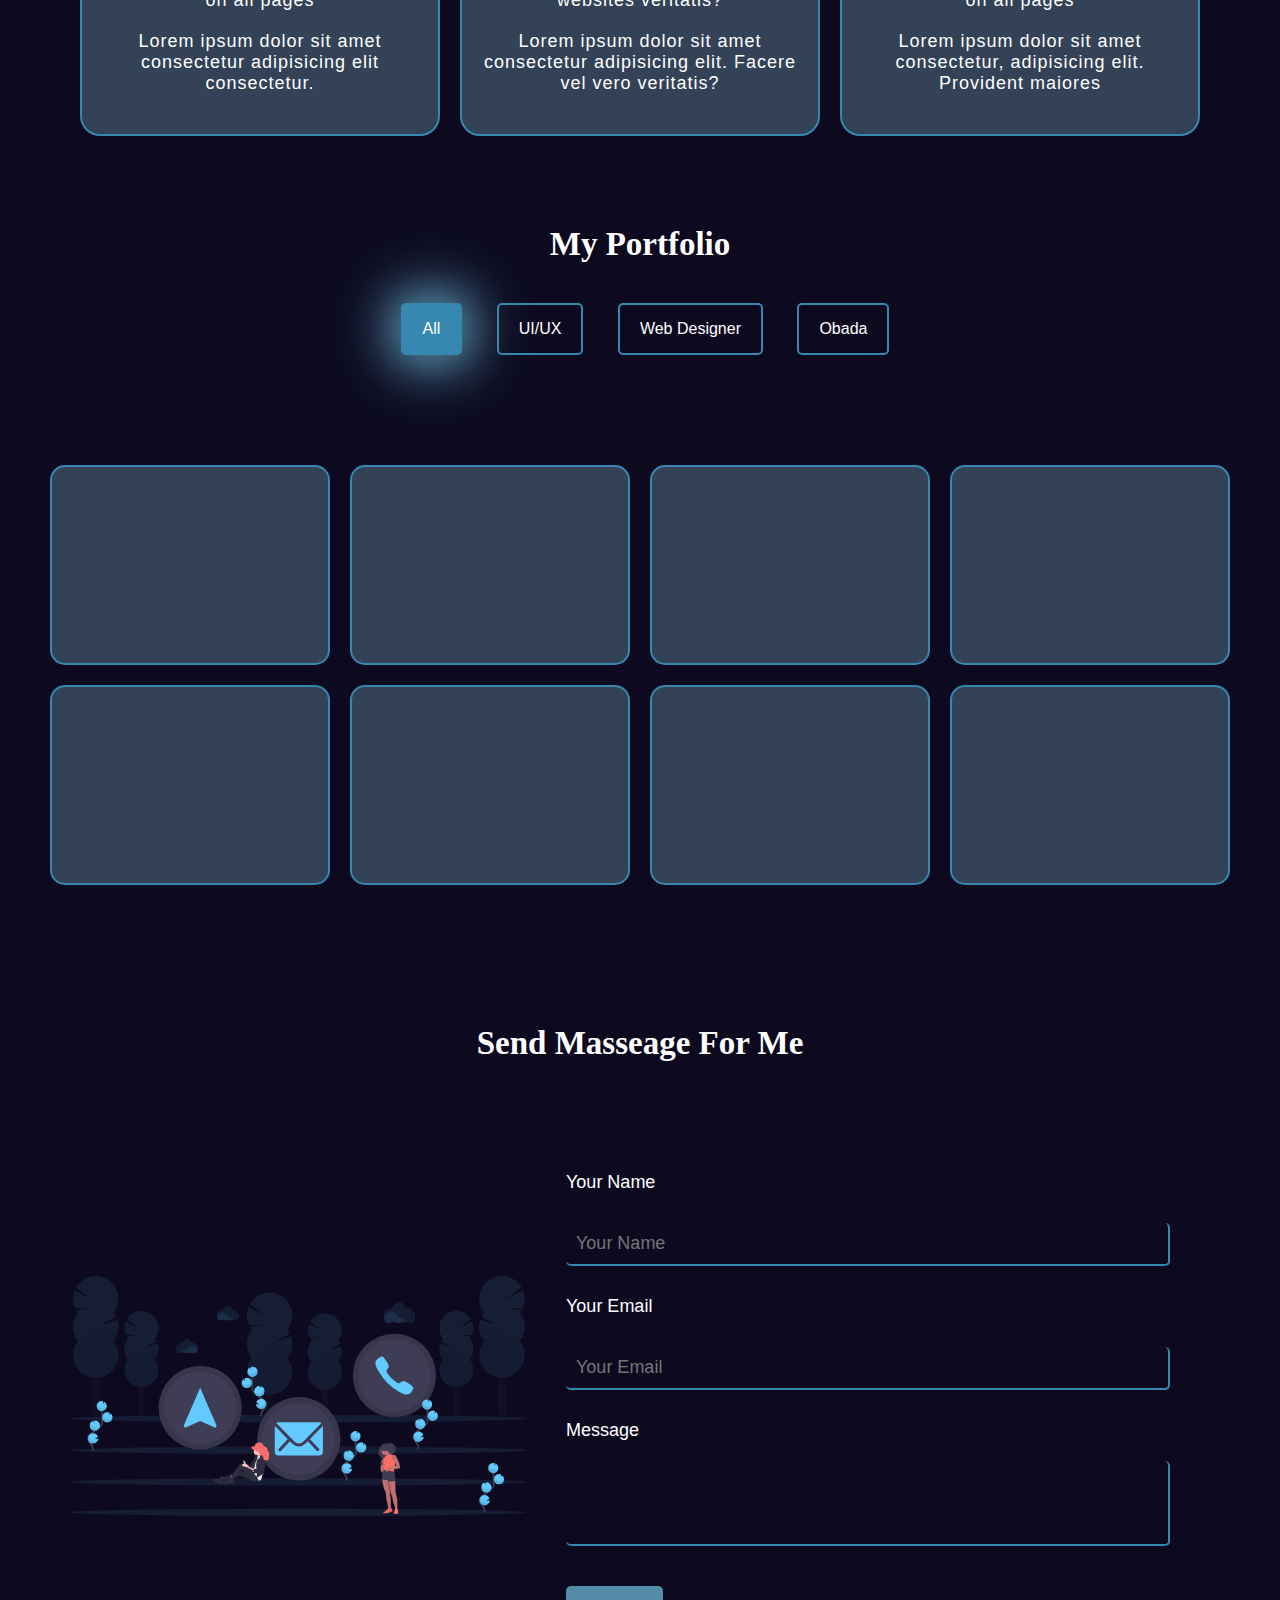
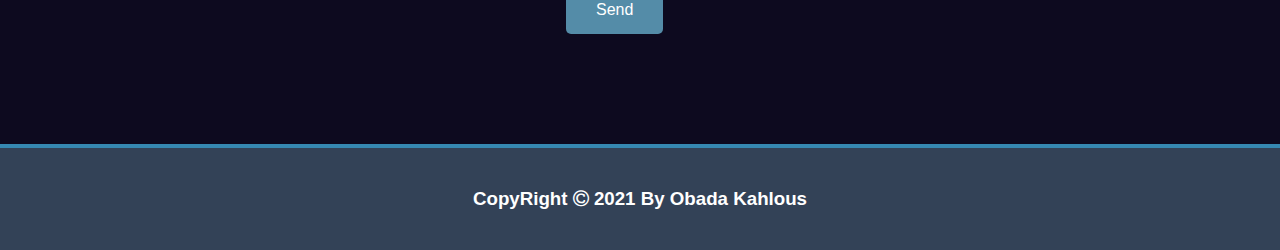
==== commit a3d224a9: "loadingg" ====
--- a/index.html
+++ b/index.html
@@ -344,7 +344,6 @@
 
 
     <script src="https://ajax.googleapis.com/ajax/libs/jquery/3.5.1/jquery.min.js"></script>
-    <script src="js/boostrap.5.1.0.js"></script>
     <script src="js/javascript.js"></script>
 </body>
 </html>--- a/css/style.css
+++ b/css/style.css
@@ -909,6 +909,8 @@
     .loading-overlay .spinner div {
         width: 25px;
         height: 25px;
+        margin:0;
+        margin-right: 8px;
     }
 }
 @keyframes up-down{
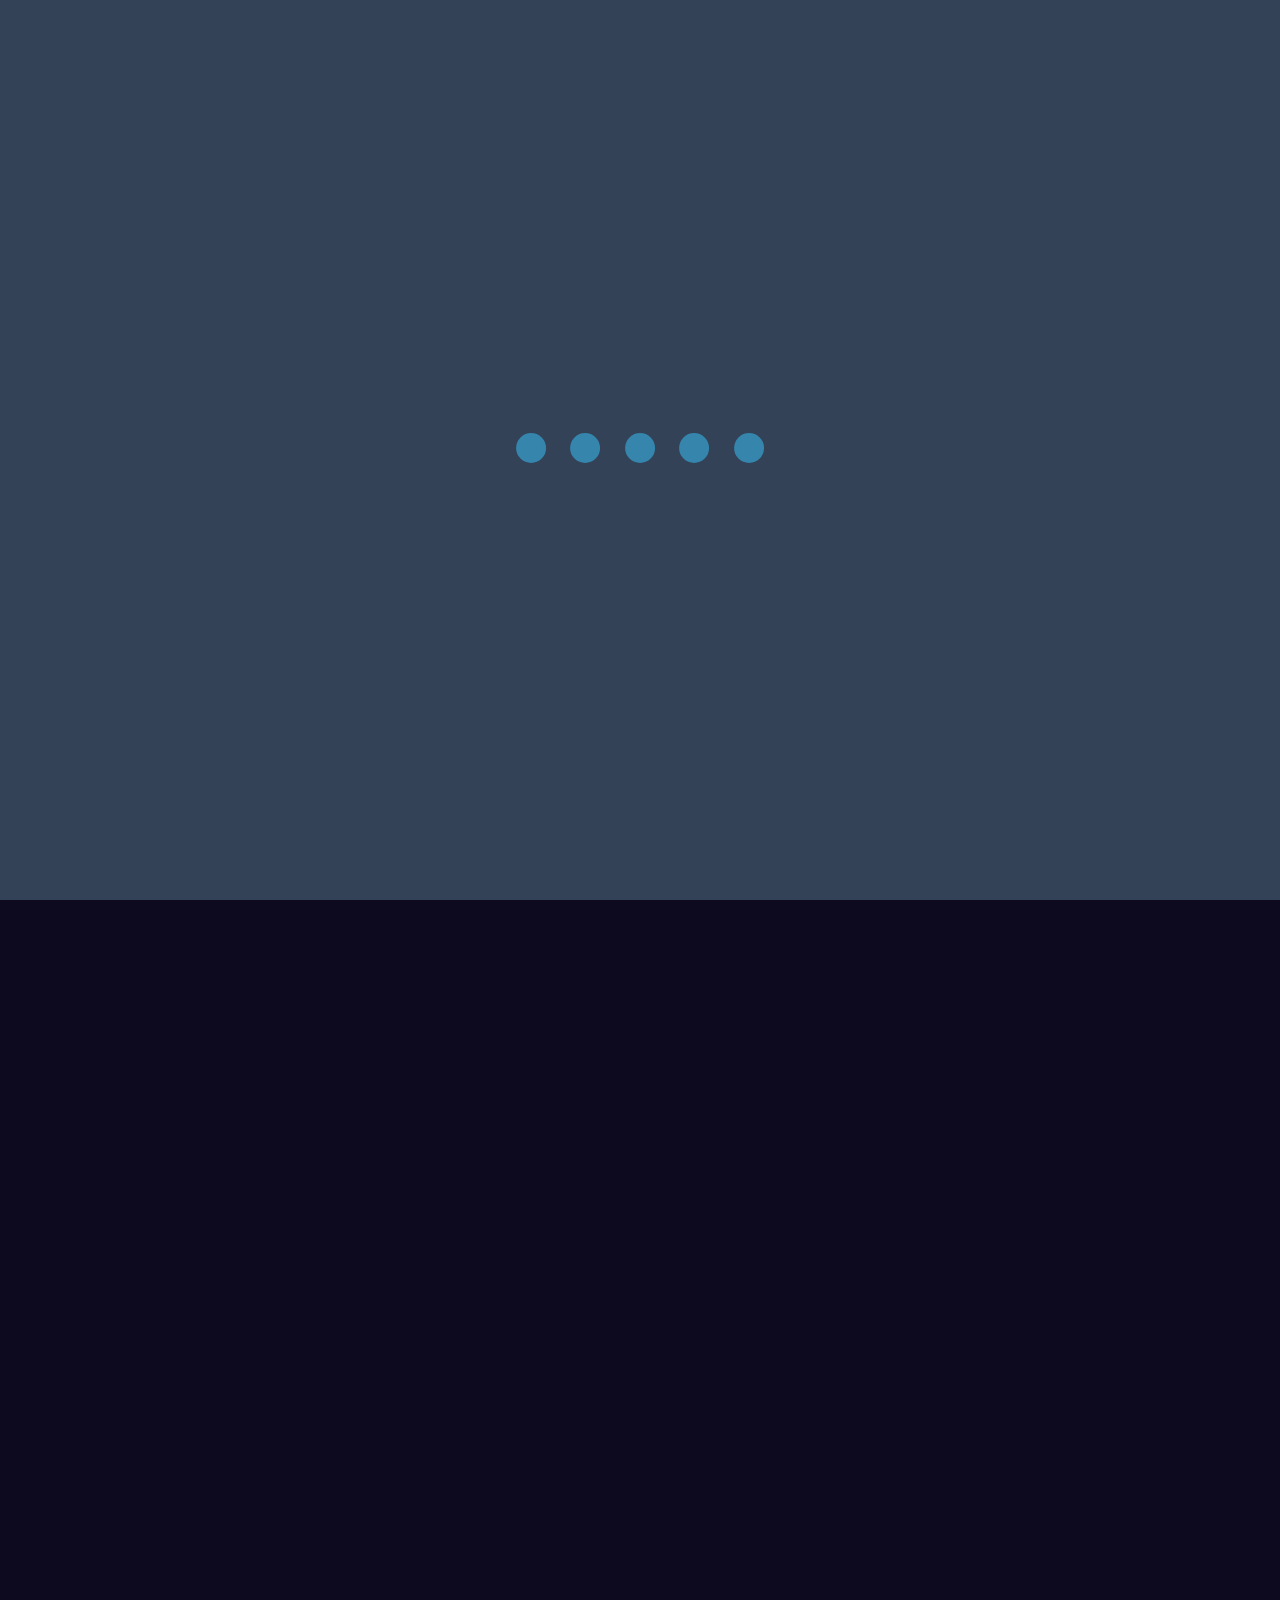
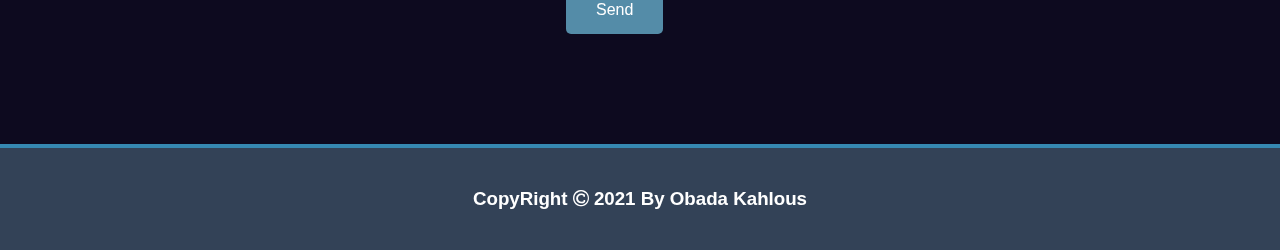
==== commit af9927fa: "aos" ====
--- a/index.html
+++ b/index.html
@@ -6,6 +6,7 @@
     <meta name="viewport" content="width=device-width, initial-scale=1.0">
     <title> Portfolio </title>
 
+    <link href="https://unpkg.com/aos@2.3.1/dist/aos.css" rel="stylesheet">
     <link rel="stylesheet" href="font-awesome-4.7.0/css/font-awesome.min.css">
     <link rel="preconnect" href="https://fonts.googleapis.com">
     <link rel="stylesheet" href="css/style.css">
@@ -54,7 +55,7 @@
     <section class="first-section" id="aboutme">
         <div class="first flex-box">
             <div class="left">
-                <div class="img">
+                <div class="img"  data-aos="zoom-in" data-aos-duration="7500">
                     <img src="img/obada.jpg" alt="">
                 </div>
                 <div class="info">
@@ -69,20 +70,20 @@
                             <li><a href="#"> <i class="fa fa-codepen"></i> </a></li>
                         </ul>
                     </nav>
-                    <a href="#" class="cv"> Download CV </a>
+                    <a href="#" class="cv" data-aos="zoom-in" data-aos-duration="1500"> Download CV </a>
                 </div>
 
             </div>
 
             <div class="center" id="center">
                 
-                <h3> Who I Am  </h3>
-                <span class="sp"></span>
-                <p class="p-1"> Hello, Iam Obada KAhlous, Working As Front-End Developer Based On Beirut, I Have Amazing Experience In Front-End Development And Website Creation... </p>
-                <p class="p-2"> <span> <i class="fa fa-phone"></i> Phone : </span> 0997741497 </p>
-                <p class="p-2"> <span> <i class="fa fa-envelope"></i> Email : </span> <a href="https//Kahlousobada@gmail.com">Kahlousobada@gmail.com</a></p>
-                <p class="p-2"> <span> <i class="fa fa-address-book"></i> Address :  </span> Damascus / Kafarsusa </p>
-                <p class="p-2"> <span> <i class="fa fa-users"></i>Freelancer : </span> Khamsat , Nafzle </p>
+                <h3 data-aos="zoom-in" data-aos-duration="1500"> Who I Am  </h3>
+                <span class="sp" data-aos="zoom-in" data-aos-duration="1500"></span>
+                <p class="p-1" data-aos="fade-up" data-aos-duration="1500" data-aos-offset="150"> Hello, Iam Obada KAhlous, Working As Front-End Developer Based On Beirut, I Have Amazing Experience In Front-End Development And Website Creation... </p>
+                <p class="p-2" data-aos="fade-up" data-aos-duration="1500" data-aos-offset="150"> <span> <i class="fa fa-phone"></i> Phone : </span> 0997741497 </p>
+                <p class="p-2" data-aos="fade-up" data-aos-duration="1500" data-aos-offset="150"> <span> <i class="fa fa-envelope"></i> Email : </span> <a href="https//Kahlousobada@gmail.com">Kahlousobada@gmail.com</a></p>
+                <p class="p-2" data-aos="fade-up" data-aos-duration="1500" data-aos-offset="150"> <span> <i class="fa fa-address-book"></i> Address :  </span> Damascus / Kafarsusa </p>
+                <p class="p-2" data-aos="fade-up" data-aos-duration="1500" data-aos-offset="150"> <span> <i class="fa fa-users"></i>Freelancer : </span> Khamsat , Nafzle </p>
 
             </div>
 <!-- 
@@ -103,12 +104,12 @@
 
 
     <section class="wrapper-skills" id="skills">
-        <h2>My Skills </h2>
+        <h2 data-aos="zoom-in" data-aos-duration="1500" data-aos-offset="200">My Skills </h2>
         <div class="container">
             
             <div class="my-skills">
 
-                <div class="skills">
+                <div class="skills" data-aos="fade-up" data-aos-duration="1500" data-aos-offset="250">
                     <div class="details">
                       <span>HTML</span>
                       <span>90%</span>
@@ -118,7 +119,7 @@
                     </div>
                 </div>
 
-                <div class="skills">
+                <div class="skills" data-aos="fade-up" data-aos-duration="1500" data-aos-offset="300">
                     <div class="details">
                       <span>CSS</span>
                       <span>90%</span>
@@ -128,7 +129,7 @@
                     </div>
                 </div>
 
-                <div class="skills">
+                <div class="skills" data-aos="fade-up" data-aos-duration="1500" data-aos-offset="300">
                     <div class="details">
                       <span>SASS</span>
                       <span>70%</span>
@@ -138,7 +139,7 @@
                     </div>
                 </div>
 
-                <div class="skills">
+                <div class="skills" data-aos="fade-up" data-aos-duration="1500" data-aos-offset="300">
                     <div class="details">
                       <span>Javascript</span>
                       <span>40%</span>
@@ -148,7 +149,7 @@
                     </div>
                 </div>
 
-                <div class="skills">
+                <div class="skills" data-aos="fade-up" data-aos-duration="1500" data-aos-offset="300">
                     <div class="details">
                       <span>jQuery</span>
                       <span>40%</span>
@@ -159,7 +160,7 @@
                 </div>
                  
 
-                <div class="skills">
+                <div class="skills" data-aos="fade-up" data-aos-duration="1500" data-aos-offset="300">
                     <div class="details">
                       <span>Git/GitHub</span>
                       <span>30%</span>
@@ -172,7 +173,7 @@
 
             </div>  
 
-            <div class="image">
+            <div class="image" data-aos="fade-up" data-aos-duration="1500" data-aos-offset="200">
                 <img src="img/undraw_Design_notes_re_eklr.svg" alt="">
             </div>
 
@@ -184,13 +185,13 @@
     <!--------------------------- START section my services  ------------------------------->
 
     <section class="My-services" id="Services"> 
-        <div class="text">
+        <div class="text" data-aos="zoom-in" data-aos-duration="1500" data-aos-offset="200">
             <h2>  My Services </h2>
             <span> What Can I Dd </span>
         </div>
         <div class="container">
 
-            <div class="service left">
+            <div class="service left" data-aos="fade-up" data-aos-duration="1500" data-aos-offset="200">
                 <div class="icon">
                     <i class="fa fa-compress"></i>
                 </div>
@@ -199,7 +200,7 @@
                 <p> Lorem ipsum dolor sit amet consectetur adipisicing elit consectetur. </p>
             </div>
 
-            <div class="service center">
+            <div class="service center" data-aos="fade-up" data-aos-duration="1500" data-aos-offset="250">
                 <div class="icon">
                     <i class="fa fa-bicycle"></i>
                 </div>
@@ -209,7 +210,7 @@
             </div>
 
 
-            <div class="service right">
+            <div class="service right" data-aos="fade-up" data-aos-duration="1500" data-aos-offset="300">
                 <div class="icon">
                     <i class="fa fa-heart"></i>
                 </div>
@@ -234,9 +235,9 @@
 
     <section class="my-portfolio" id="mywork">
 
-        <h2> My Portfolio </h2>
+        <h2 data-aos="zoom-in" data-aos-duration="1500" data-aos-offset="200"> My Portfolio </h2>
         
-        <nav>
+        <nav data-aos="zoom-in" data-aos-duration="1500" data-aos-offset="200">
             <ul>
                 <li  class="active"> All  </li>
                 <li> UI/UX </li>
@@ -247,35 +248,35 @@
 
         <div class="container">
 
-            <div class="work">
-
-            </div>
-
-            <div class="work">
-
-            </div>
-
-            <div class="work">
-
-            </div>
-
-            <div class="work">
-
-            </div>
-
-            <div class="work">
-
-            </div>
-
-            <div class="work">
+            <div class="work" data-aos="fade-up" data-aos-duration="1500" data-aos-offset="200">
+
+            </div>
+
+            <div class="work" data-aos="fade-up" data-aos-duration="1500" data-aos-offset="200">
+
+            </div>
+
+            <div class="work" data-aos="fade-up" data-aos-duration="1500" data-aos-offset="200">
+
+            </div>
+
+            <div class="work" data-aos="fade-up" data-aos-duration="1500" data-aos-offset="200">
+
+            </div>
+
+            <div class="work" data-aos="fade-up" data-aos-duration="1500" data-aos-offset="300">
+
+            </div>
+
+            <div class="work" data-aos="fade-up" data-aos-duration="1500" data-aos-offset="300">
 
             </div>
             
-            <div class="work">
-
-            </div>
-
-            <div class="work">
+            <div class="work" data-aos="fade-up" data-aos-duration="1500" data-aos-offset="300">
+
+            </div>
+
+            <div class="work" data-aos="fade-up" data-aos-duration="1500" data-aos-offset="300">
 
             </div>
 
@@ -292,23 +293,32 @@
     <!--------------------------- Start section Contact Wthi Me  ------------------------------->
 
     <section class="contact" id="contact">
-        <h2> Send Masseage For Me </h2>
+        <h2 data-aos="zoom-in" data-aos-duration="1000" data-aos-offset="300"> Send Masseage For Me </h2>
         <div class="container">
 
             <div class="form">
                 <form action="">
-                    <label for="text"> Your Name </label>
-                    <input type="text" id="text" name="text" placeholder="Your Name">
-                    <label for="email"> Your Email </label>
-                    <input type="email" id="email" name="email" placeholder="Your Email">
-                    <label for="message">Message</label>
-                    <textarea name="" id="" cols="30" rows="3"></textarea>
+                    <div class="input" data-aos="fade-up" data-aos-duration="1500" data-aos-offset="100">
+                        <label for="text"> Your Name </label>
+                        <input type="text" id="text" name="text" placeholder="Your Name">
+                    </div>
+
+                    <div class="input" data-aos="fade-up" data-aos-duration="1500" data-aos-offset="150">
+                        <label for="email"> Your Email </label>
+                        <input type="email" id="email" name="email" placeholder="Your Email">
+                    </div>
+
+                    <div class="input" data-aos="fade-up" data-aos-duration="1500" data-aos-offset="200">
+                        <label for="message">Message</label>
+                        <textarea name="" id="" cols="30" rows="3"></textarea>
+                    </div>
+                    
                     <button type="button"> Send </button>
                 </form>
                 
             </div>
 
-            <div class="image">
+            <div class="image" data-aos="fade-up" data-aos-duration="1500" data-aos-offset="100">
                 <img src="img/undraw_contact_us_15o2 (2).svg" alt="">
             </div>
 
@@ -342,8 +352,11 @@
 
 
 
-
+    <script src="https://unpkg.com/aos@2.3.1/dist/aos.js"></script>
     <script src="https://ajax.googleapis.com/ajax/libs/jquery/3.5.1/jquery.min.js"></script>
     <script src="js/javascript.js"></script>
+    <script>
+        AOS.init();
+    </script>
 </body>
 </html>--- a/css/style.css
+++ b/css/style.css
@@ -67,6 +67,7 @@
     position: fixed;
     top: 0;
     left: 0;
+    z-index: 999;
 
 }
 header .logo h3{
@@ -436,6 +437,7 @@
 .wrapper-skills{
     width: 100%;
     padding: 20px;
+    z-index: -1;
 }
 .wrapper-skills .container{
     padding: 40px;
@@ -533,14 +535,14 @@
 }
   
 .My-services div.text span::after {
-    content: "";
+    content: " ";
     position: absolute;
-    top: 100%;
-    left: 50%;
-    margin-left: -50px;
-    border-width: 6px;
+    top: 100%; /* At the bottom of the tooltip */
+    left: 20%;
+    margin-left: -5px;
+    border-width: 5px;
     border-style: solid;
-    border-color: var(--bluecolor) transspinner transspinner transspinner;
+    border-color: var(--bluecolor) transparent transparent transparent;
 }
 .My-services .container{
     display: flex;
@@ -739,7 +741,6 @@
     background-color: var(--bgcolor);
     border: none;
     border-bottom: 2px solid var(--bluecolor);
-    border-right: 2px solid var(--bluecolor);
     width: 100%;
     font-size: 18px;
     color: #fff;
@@ -757,7 +758,6 @@
     resize: none;
     font-size: 18px;
     color: #fff;
-    border-right: 2px solid var(--bluecolor);
     border-radius: 5px;
 }
  .contact .container .form form button{
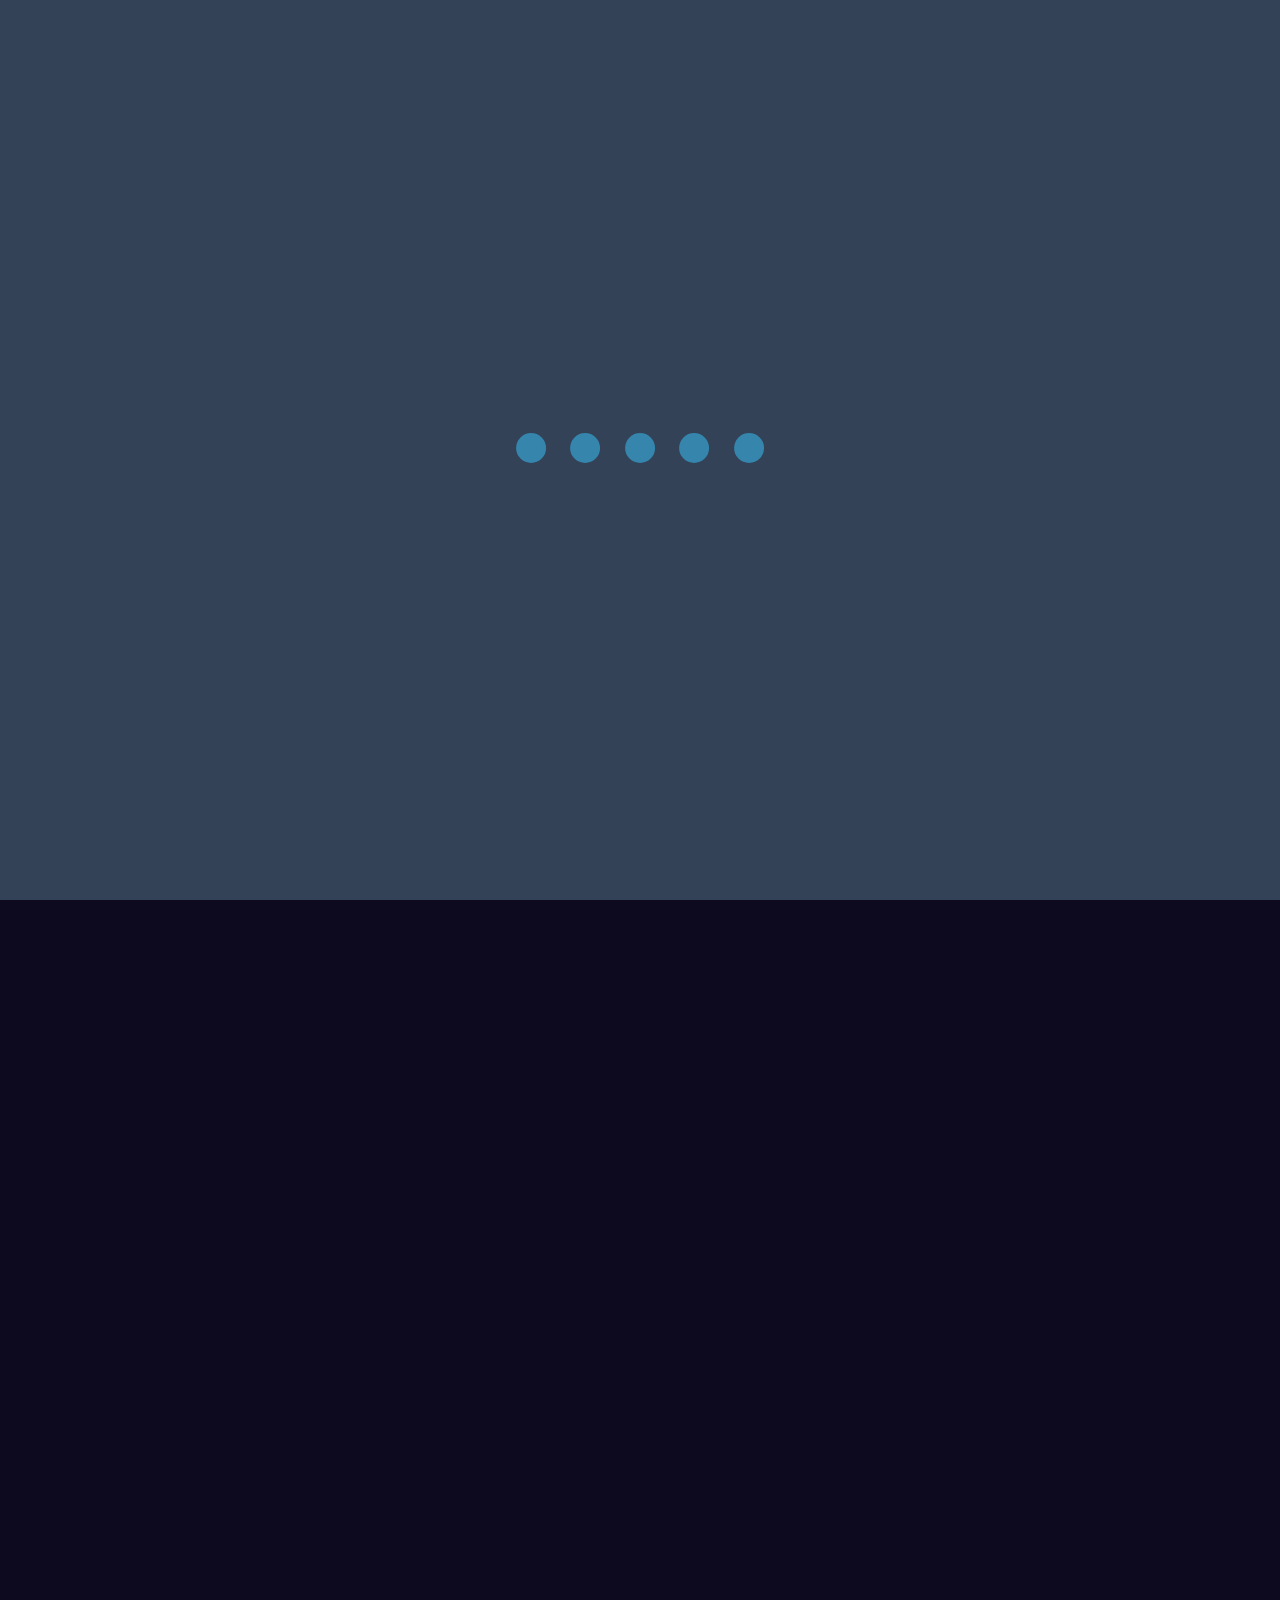
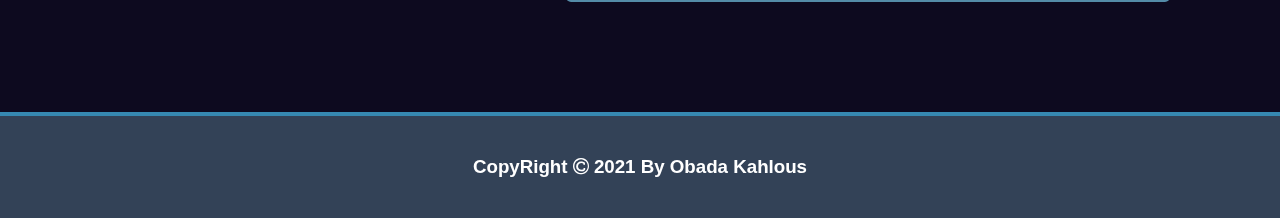
==== commit bf829b56: "last edit" ====
--- a/index.html
+++ b/index.html
@@ -308,9 +308,9 @@
                         <input type="email" id="email" name="email" placeholder="Your Email">
                     </div>
 
-                    <div class="input" data-aos="fade-up" data-aos-duration="1500" data-aos-offset="200">
-                        <label for="message">Message</label>
-                        <textarea name="" id="" cols="30" rows="3"></textarea>
+                    <div class="input" data-aos="fade-up" data-aos-duration="1500" data-aos-offset="150">
+                        <label for="Subject"> Subject </label>
+                        <input type="Subject" id="Subject" name="Subject" placeholder="Your Subject">
                     </div>
                     
                     <button type="button"> Send </button>
@@ -318,8 +318,13 @@
                 
             </div>
 
-            <div class="image" data-aos="fade-up" data-aos-duration="1500" data-aos-offset="100">
-                <img src="img/undraw_contact_us_15o2 (2).svg" alt="">
+            <div class="textarea" data-aos="fade-up" data-aos-duration="1500" data-aos-offset="300">
+                <!-- <img src="img/undraw_contact_us_15o2 (2).svg" alt=""> -->
+                <div class="input">
+                    <label for="message">Message</label>
+                    <textarea name="" id="" cols="30" rows="15" placeholder="Your Sbuject" ></textarea>
+                </div>
+
             </div>
 
         </div>
@@ -344,6 +349,8 @@
             <div class="five"></div>
         </div>
     </section>
+
+
 
     <footer>
         <h3> CopyRight <i class="fa fa-copyright"></i> 2021 By Obada Kahlous </h3>
--- a/css/style.css
+++ b/css/style.css
@@ -729,7 +729,7 @@
     width: 60%;
     padding: 40px;
 }
-.contact .container .form form label{
+.contact label{
    display: block;
    color: #fff;
    font-size: 18px;
@@ -738,7 +738,7 @@
 .contact .container .form form input{
     padding: 10px;
     margin: 20px auto;
-    background-color: var(--bgcolor);
+    background-color: var(--navcolor);
     border: none;
     border-bottom: 2px solid var(--bluecolor);
     width: 100%;
@@ -747,19 +747,6 @@
     border-radius: 5px;
 }
 
- .contact .container .form form textarea{
-    display: block;
-    padding: 10px;
-    margin: 20px auto;
-    background-color: var(--bgcolor);
-    border: none;
-    border-bottom: 2px solid var(--bluecolor);
-    width: 100%;
-    resize: none;
-    font-size: 18px;
-    color: #fff;
-    border-radius: 5px;
-}
  .contact .container .form form button{
     border-radius: 5px;
     font-size: 16px;
@@ -768,16 +755,31 @@
     background-color: #548CA8;
     margin-top: 20px;
     transition: 0.4s linear;
+    width: 100%;
+    text-align: center;
 }
 .contact .container .form form button:hover{
     background: #548CA8;
     box-shadow: 0 0 40px #548CA8 , 0 0 60px #548CA8 , 0 0 80px #548CA8;
 }
-.contact .container .image{
+.contact .container .textarea{
     width: 40%;
-}
-.contact .container .image img{
+    display: flex;
+    justify-content: center;
+    align-items: center;
+}
+.contact .container .textarea textarea{
     width: 100%;
+    display: block;
+    padding: 20px;
+    margin: 20px auto;
+    background-color: var(--navcolor);
+    border: none;
+    border-bottom: 2px solid var(--bluecolor);
+    resize: none;
+    font-size: 18px;
+    color: #fff;
+    border-radius: 5px;
 }
 
 @media (max-width : 867px){
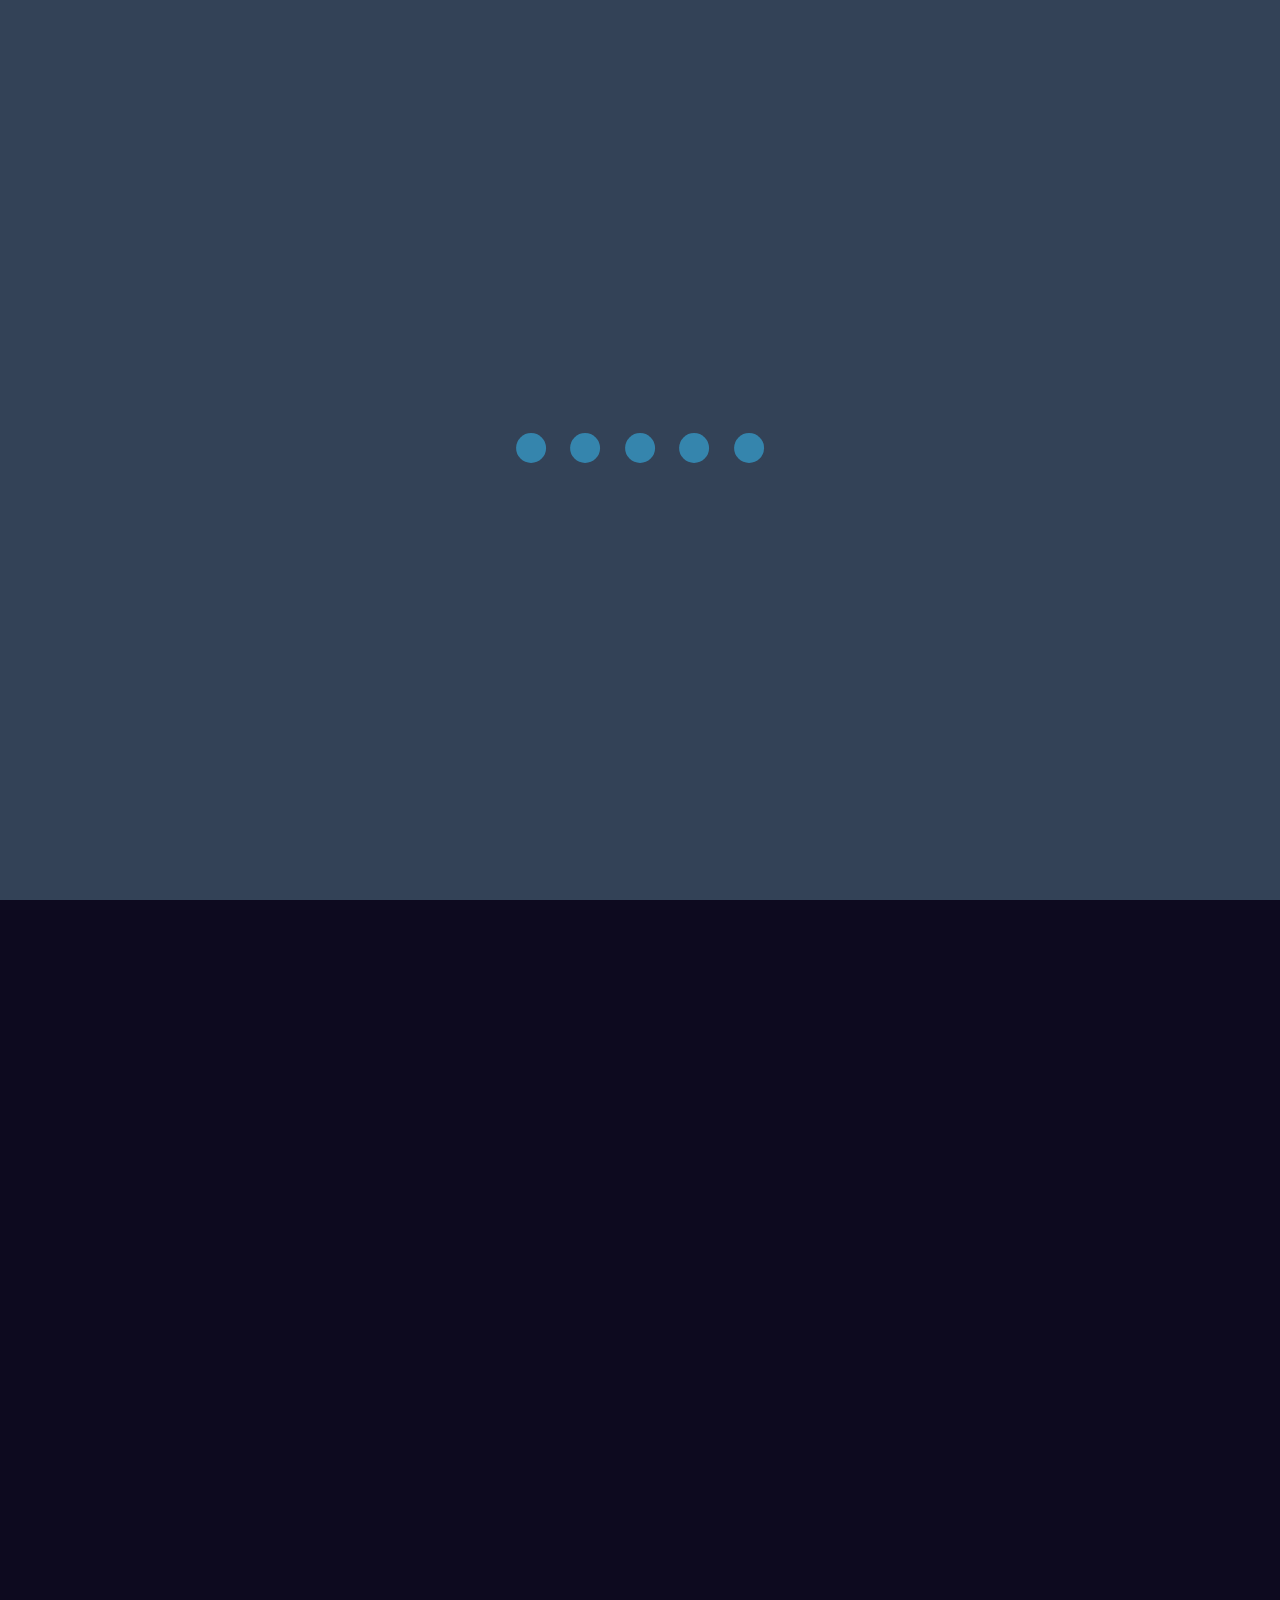
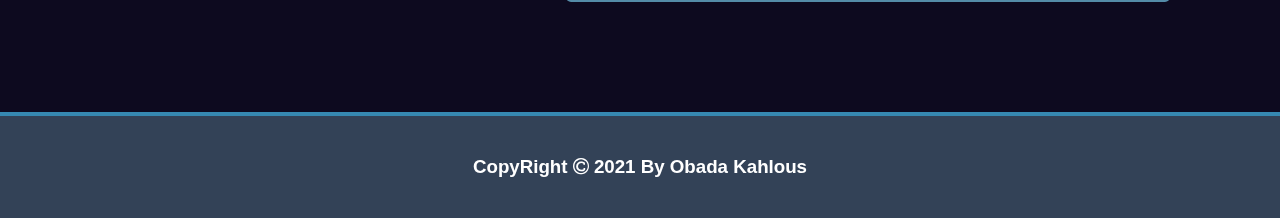
==== commit 5fc1f983: "textarea" ====
--- a/index.html
+++ b/index.html
@@ -1,5 +1,6 @@
 <!DOCTYPE html>
 <html lang="en">
+
 <head>
     <meta charset="UTF-8">
     <meta http-equiv="X-UA-Compatible" content="IE=edge">
@@ -11,10 +12,11 @@
     <link rel="preconnect" href="https://fonts.googleapis.com">
     <link rel="stylesheet" href="css/style.css">
 </head>
+
 <body>
 
     <header>
-        
+
 
         <div class="logo">
             <h3> <a href="#"> Portofile </a> </h3>
@@ -26,7 +28,7 @@
             </label>
             <ul>
                 <li class="active">
-                    <a href="#aboutme">  About Me </a>
+                    <a href="#aboutme"> About Me </a>
                 </li>
                 <li>
                     <a href="#skills"> Skilles </a>
@@ -45,17 +47,17 @@
 
         <a href="#" class="cv"> Download CV </a>
 
-        
+
 
     </header>
 
     <!--------------------------- start section About ME  ------------------------------->
-    
+
 
     <section class="first-section" id="aboutme">
         <div class="first flex-box">
             <div class="left">
-                <div class="img"  data-aos="zoom-in" data-aos-duration="7500">
+                <div class="img" data-aos="zoom-in" data-aos-duration="7500">
                     <img src="img/obada.jpg" alt="">
                 </div>
                 <div class="info">
@@ -76,17 +78,24 @@
             </div>
 
             <div class="center" id="center">
-                
-                <h3 data-aos="zoom-in" data-aos-duration="1500"> Who I Am  </h3>
+
+                <h3 data-aos="zoom-in" data-aos-duration="1500"> Who I Am </h3>
                 <span class="sp" data-aos="zoom-in" data-aos-duration="1500"></span>
-                <p class="p-1" data-aos="fade-up" data-aos-duration="1500" data-aos-offset="150"> Hello, Iam Obada KAhlous, Working As Front-End Developer Based On Beirut, I Have Amazing Experience In Front-End Development And Website Creation... </p>
-                <p class="p-2" data-aos="fade-up" data-aos-duration="1500" data-aos-offset="150"> <span> <i class="fa fa-phone"></i> Phone : </span> 0997741497 </p>
-                <p class="p-2" data-aos="fade-up" data-aos-duration="1500" data-aos-offset="150"> <span> <i class="fa fa-envelope"></i> Email : </span> <a href="https//Kahlousobada@gmail.com">Kahlousobada@gmail.com</a></p>
-                <p class="p-2" data-aos="fade-up" data-aos-duration="1500" data-aos-offset="150"> <span> <i class="fa fa-address-book"></i> Address :  </span> Damascus / Kafarsusa </p>
-                <p class="p-2" data-aos="fade-up" data-aos-duration="1500" data-aos-offset="150"> <span> <i class="fa fa-users"></i>Freelancer : </span> Khamsat , Nafzle </p>
-
-            </div>
-<!-- 
+                <p class="p-1" data-aos="fade-up" data-aos-duration="1500" data-aos-offset="150"> Hello, Iam Obada
+                    KAhlous, Working As Front-End Developer Based On Beirut, I Have Amazing Experience In Front-End
+                    Development And Website Creation... </p>
+                <p class="p-2" data-aos="fade-up" data-aos-duration="1500" data-aos-offset="150"> <span> <i
+                            class="fa fa-phone"></i> Phone : </span> 0997741497 </p>
+                <p class="p-2" data-aos="fade-up" data-aos-duration="1500" data-aos-offset="150"> <span> <i
+                            class="fa fa-envelope"></i> Email : </span> <a
+                        href="https//Kahlousobada@gmail.com">Kahlousobada@gmail.com</a></p>
+                <p class="p-2" data-aos="fade-up" data-aos-duration="1500" data-aos-offset="150"> <span> <i
+                            class="fa fa-address-book"></i> Address : </span> Damascus / Kafarsusa </p>
+                <p class="p-2" data-aos="fade-up" data-aos-duration="1500" data-aos-offset="150"> <span> <i
+                            class="fa fa-users"></i>Freelancer : </span> Khamsat , Nafzle </p>
+
+            </div>
+            <!-- 
             <div class="right" id="right">
                 <img src="img/undraw_Design_notes_re_eklr.svg" alt="">
             </div> -->
@@ -106,72 +115,72 @@
     <section class="wrapper-skills" id="skills">
         <h2 data-aos="zoom-in" data-aos-duration="1500" data-aos-offset="200">My Skills </h2>
         <div class="container">
-            
+
             <div class="my-skills">
 
                 <div class="skills" data-aos="fade-up" data-aos-duration="1500" data-aos-offset="250">
                     <div class="details">
-                      <span>HTML</span>
-                      <span>90%</span>
-                    </div>
-                    <div class="bar">
-                       <div id="html-bar"></div>
-                    </div>
-                </div>
-
-                <div class="skills" data-aos="fade-up" data-aos-duration="1500" data-aos-offset="300">
-                    <div class="details">
-                      <span>CSS</span>
-                      <span>90%</span>
-                    </div>
-                    <div class="bar">
-                       <div id="css-bar"></div>
-                    </div>
-                </div>
-
-                <div class="skills" data-aos="fade-up" data-aos-duration="1500" data-aos-offset="300">
-                    <div class="details">
-                      <span>SASS</span>
-                      <span>70%</span>
-                    </div>
-                    <div class="bar">
-                       <div id="sass-bar"></div>
-                    </div>
-                </div>
-
-                <div class="skills" data-aos="fade-up" data-aos-duration="1500" data-aos-offset="300">
-                    <div class="details">
-                      <span>Javascript</span>
-                      <span>40%</span>
-                    </div>
-                    <div class="bar">
-                       <div id="javascript-bar"></div>
-                    </div>
-                </div>
-
-                <div class="skills" data-aos="fade-up" data-aos-duration="1500" data-aos-offset="300">
-                    <div class="details">
-                      <span>jQuery</span>
-                      <span>40%</span>
-                    </div>
-                    <div class="bar">
-                       <div id="jQuery-bar"></div>
-                    </div>
-                </div>
-                 
-
-                <div class="skills" data-aos="fade-up" data-aos-duration="1500" data-aos-offset="300">
-                    <div class="details">
-                      <span>Git/GitHub</span>
-                      <span>30%</span>
-                    </div>
-                    <div class="bar">
-                       <div id="git-bar"></div>
-                    </div>
-                </div>
-
-
-            </div>  
+                        <span>HTML</span>
+                        <span>90%</span>
+                    </div>
+                    <div class="bar">
+                        <div id="html-bar"></div>
+                    </div>
+                </div>
+
+                <div class="skills" data-aos="fade-up" data-aos-duration="1500" data-aos-offset="300">
+                    <div class="details">
+                        <span>CSS</span>
+                        <span>90%</span>
+                    </div>
+                    <div class="bar">
+                        <div id="css-bar"></div>
+                    </div>
+                </div>
+
+                <div class="skills" data-aos="fade-up" data-aos-duration="1500" data-aos-offset="300">
+                    <div class="details">
+                        <span>SASS</span>
+                        <span>70%</span>
+                    </div>
+                    <div class="bar">
+                        <div id="sass-bar"></div>
+                    </div>
+                </div>
+
+                <div class="skills" data-aos="fade-up" data-aos-duration="1500" data-aos-offset="300">
+                    <div class="details">
+                        <span>Javascript</span>
+                        <span>40%</span>
+                    </div>
+                    <div class="bar">
+                        <div id="javascript-bar"></div>
+                    </div>
+                </div>
+
+                <div class="skills" data-aos="fade-up" data-aos-duration="1500" data-aos-offset="300">
+                    <div class="details">
+                        <span>jQuery</span>
+                        <span>40%</span>
+                    </div>
+                    <div class="bar">
+                        <div id="jQuery-bar"></div>
+                    </div>
+                </div>
+
+
+                <div class="skills" data-aos="fade-up" data-aos-duration="1500" data-aos-offset="300">
+                    <div class="details">
+                        <span>Git/GitHub</span>
+                        <span>30%</span>
+                    </div>
+                    <div class="bar">
+                        <div id="git-bar"></div>
+                    </div>
+                </div>
+
+
+            </div>
 
             <div class="image" data-aos="fade-up" data-aos-duration="1500" data-aos-offset="200">
                 <img src="img/undraw_Design_notes_re_eklr.svg" alt="">
@@ -184,9 +193,9 @@
 
     <!--------------------------- START section my services  ------------------------------->
 
-    <section class="My-services" id="Services"> 
+    <section class="My-services" id="Services">
         <div class="text" data-aos="zoom-in" data-aos-duration="1500" data-aos-offset="200">
-            <h2>  My Services </h2>
+            <h2> My Services </h2>
             <span> What Can I Dd </span>
         </div>
         <div class="container">
@@ -236,13 +245,13 @@
     <section class="my-portfolio" id="mywork">
 
         <h2 data-aos="zoom-in" data-aos-duration="1500" data-aos-offset="200"> My Portfolio </h2>
-        
+
         <nav data-aos="zoom-in" data-aos-duration="1500" data-aos-offset="200">
             <ul>
-                <li  class="active"> All  </li>
+                <li class="active"> All </li>
                 <li> UI/UX </li>
                 <li> Web Designer </li>
-                <li> Obada  </li>
+                <li> Obada </li>
             </ul>
         </nav>
 
@@ -271,7 +280,7 @@
             <div class="work" data-aos="fade-up" data-aos-duration="1500" data-aos-offset="300">
 
             </div>
-            
+
             <div class="work" data-aos="fade-up" data-aos-duration="1500" data-aos-offset="300">
 
             </div>
@@ -312,17 +321,17 @@
                         <label for="Subject"> Subject </label>
                         <input type="Subject" id="Subject" name="Subject" placeholder="Your Subject">
                     </div>
-                    
+
                     <button type="button"> Send </button>
                 </form>
-                
+
             </div>
 
             <div class="textarea" data-aos="fade-up" data-aos-duration="1500" data-aos-offset="300">
                 <!-- <img src="img/undraw_contact_us_15o2 (2).svg" alt=""> -->
                 <div class="input">
                     <label for="message">Message</label>
-                    <textarea name="" id="" cols="30" rows="15" placeholder="Your Sbuject" ></textarea>
+                    <textarea name="" id="" cols="30" rows="15" placeholder="Your Sbuject"></textarea>
                 </div>
 
             </div>
@@ -338,7 +347,7 @@
     <div id="buttom-up">
         <i class="fa fa-arrow-circle-up"></i>
     </div>
-    
+
 
     <section class="loading-overlay">
         <div class="spinner">
@@ -366,4 +375,5 @@
         AOS.init();
     </script>
 </body>
+
 </html>--- a/css/style.css
+++ b/css/style.css
@@ -798,6 +798,12 @@
         padding: 0;
         margin-bottom: 30px;
     }
+    .contact .container .textarea{
+        width: 100%;
+        display: flex;
+        justify-content: center;
+        align-items: center;
+    }
 }
 
 
